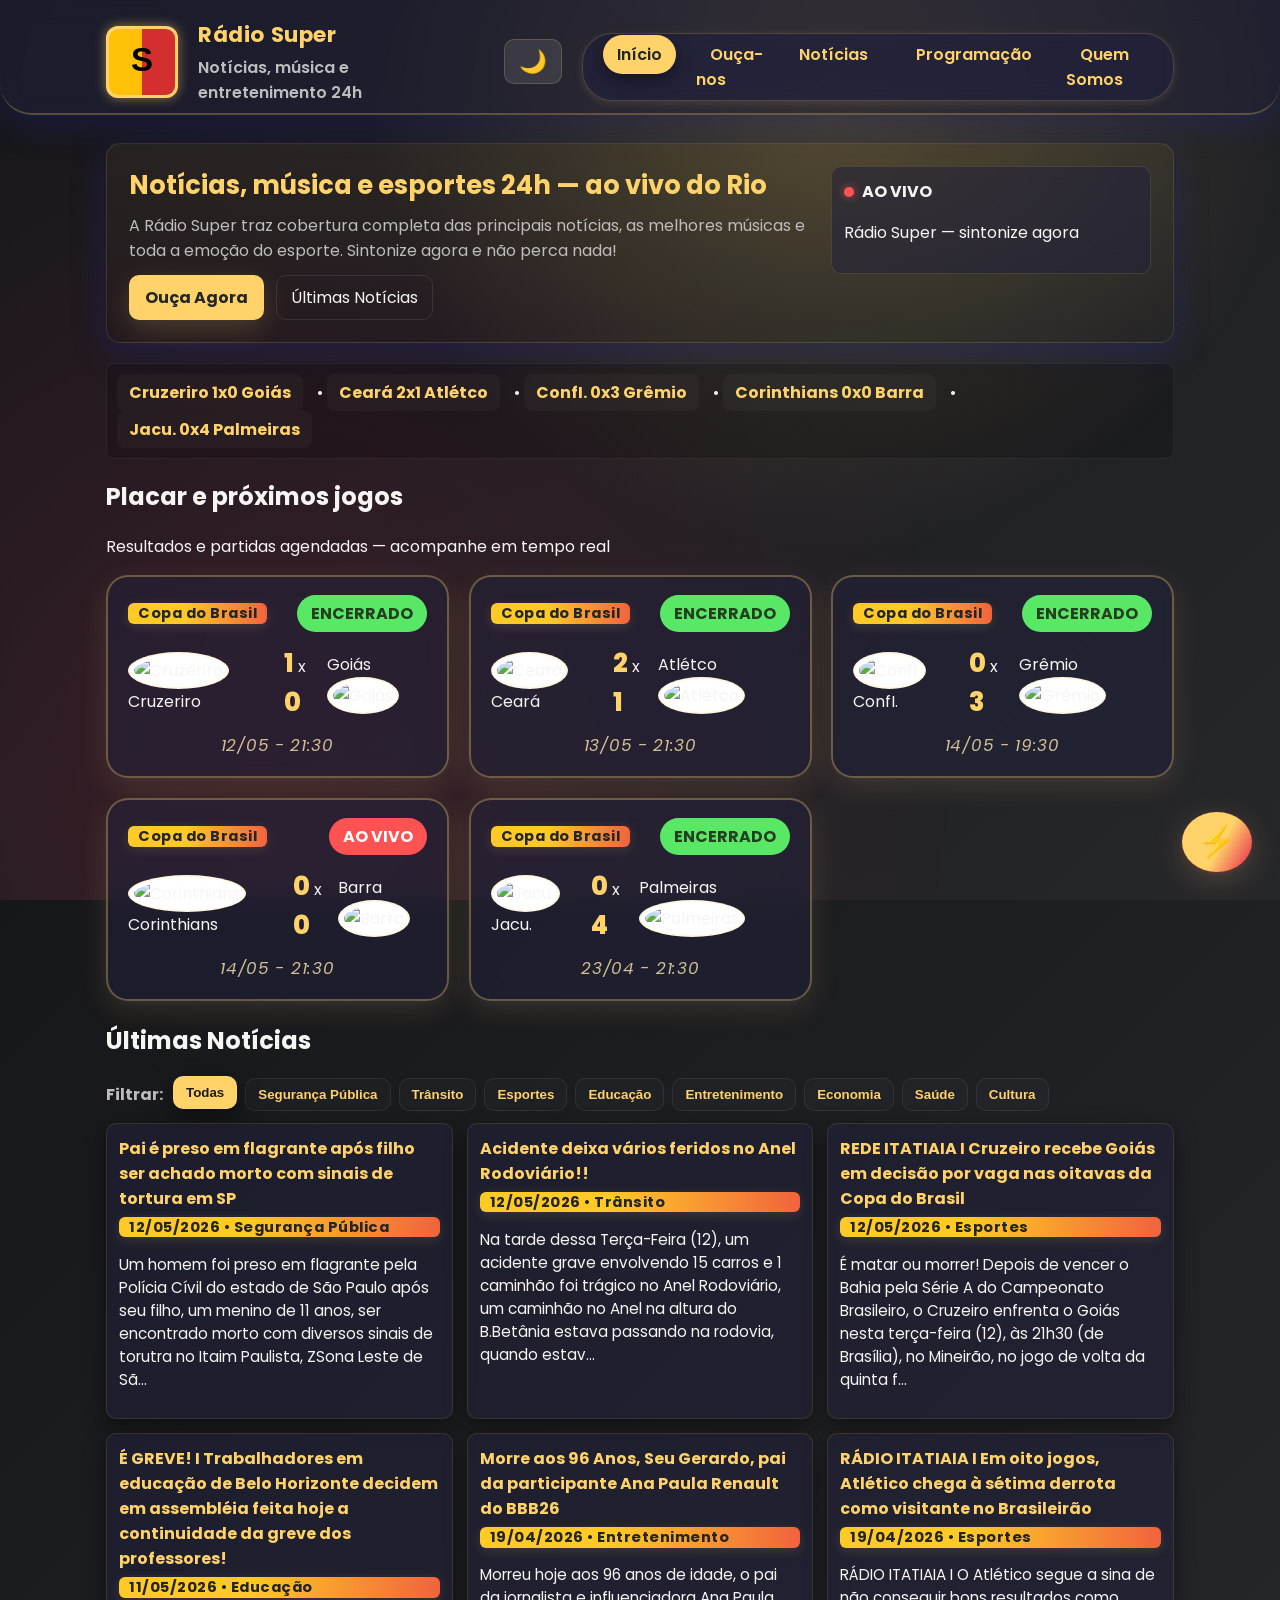
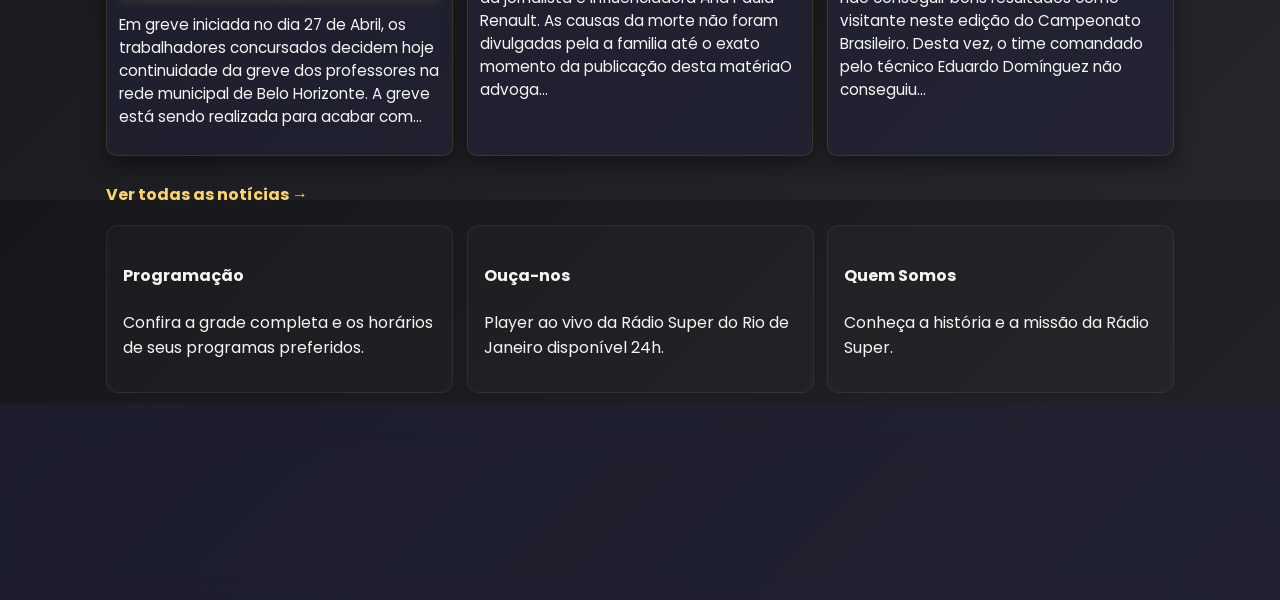
==== index.html @ 4aab9835 "ESTREIA DA RÁDIO SUPER RJ" ====
<!DOCTYPE html>
<html lang="pt-BR">
<head>
    <meta charset="UTF-8" />
    <title>Rádio Super — Início</title>
    <meta name="viewport" content="width=device-width,initial-scale=1" />
    <meta name="description" content="Rádio Super - Notícias, música e entretenimento 24h ao vivo do Rio de Janeiro." />
    <meta name="theme-color" content="#1a1a1a" />
    <meta name="color-scheme" content="dark light">
    <link rel="preconnect" href="https://fonts.gstatic.com" crossorigin>
    <link href="https://fonts.googleapis.com/css2?family=Poppins:wght@300;400;600;800&display=swap" rel="stylesheet" />
    <link rel="stylesheet" href="style.css" />
    <style>
      .news-section { margin-top: 22px; }
      .news-filters { display:flex; gap:10px; flex-wrap:wrap; margin-bottom:12px; align-items:center; }
      .filter-btn { background: rgba(255,255,255,0.02); border:1px solid #ffffff12; color:var(--cor-principal); padding:8px 12px; border-radius:10px; cursor:pointer; font-weight:700; }
      .filter-btn.active { background:var(--cor-principal); color:#1a1a1a; box-shadow:0 10px 26px rgba(0,0,0,0.45); transform:translateY(-2px); }
      .latest-news-list { display:grid; grid-template-columns:repeat(auto-fit,minmax(260px,1fr)); gap:14px; }
      .latest-item { background:var(--glass-bg); padding:12px; border-radius:10px; border:1px solid #FFC10722; box-shadow:0 8px 22px rgba(0,0,0,0.45); }
      .latest-item h5 { margin:0 0 6px 0; color:var(--cor-principal); font-size:1rem; }
      .latest-item .meta { color:var(--muted); font-size:0.92rem; margin-bottom:8px; display:block; }
      .latest-item .excerpt { color:var(--cor-sec); font-size:0.95rem; }
      .see-all { margin-top:10px; display:inline-block; color:var(--cor-principal); font-weight:700; text-decoration:none; }
      @media (max-width:700px){ .latest-news-list { grid-template-columns:1fr; } }
      .skip-link { position: absolute; left: -999px; top: auto; width: 1px; height: 1px; overflow: hidden; z-index: 1000; }
      .skip-link:focus { left: 12px; top: 12px; width: auto; height: auto; padding: 8px 12px; background: var(--cor-principal); color: #1a1a1a; border-radius: 6px; box-shadow: 0 8px 20px rgba(0,0,0,0.5); text-decoration: none; }
    </style>
</head>
<body>
    <a class="skip-link" href="#main-content">Pular para o conteúdo</a>
    <header>
        <div class="header-content">
            <img src="data:image/svg+xml,%3Csvg xmlns=%27http://www.w3.org/2000/svg%27 viewBox=%270 0 200 200%27%3E%3Crect fill=%27%23FFC107%27 width=%27100%27 height=%27200%27/%3E%3Crect fill=%27%23D32F2F%27 x=%27100%27 width=%27100%27 height=%27200%27/%3E%3Ctext x=%2750%25%27 y=%2750%25%27 dominant-baseline=%27middle%27 text-anchor=%27middle%27 font-size=%27100%27 font-weight=%27bold%27 fill=%27%23000%27 font-family=%27Arial%27%3ES%3C/text%3E%3C/svg%3E" alt="Logo Rádio Super" class="logo" loading="lazy" />
            <div class="brand">
                <h1>Rádio Super</h1>
                <p class="subtitle">Notícias, música e entretenimento 24h</p>
            </div>
            <button id="theme-toggle" class="theme-toggle-btn" aria-label="Alternar tema"><span class="theme-icon">🌙</span></button>
            <nav aria-label="Principal">
                <ul>
                    <li><a href="index.html" class="active">Início</a></li>
                    <li><a href="ouca.html">Ouça-nos</a></li>
                    <li><a href="noticias.html">Notícias</a></li>
                    <li><a href="programacao.html">Programação</a></li>
                    <li><a href="quem-somos.html">Quem Somos</a></li>
                </ul>
            </nav>
        </div>
    </header>
    <main id="main-content">
        <section class="hero">
            <div class="hero-inner">
                <div class="hero-text">
                    <h2>Notícias, música e esportes 24h — ao vivo do Rio</h2>
                    <p class="lead">A Rádio Super traz cobertura completa das principais notícias, as melhores músicas e toda a emoção do esporte. Sintonize agora e não perca nada!</p>
                    <div class="hero-cta">
                        <a class="btn-primary" href="ouca.html">Ouça Agora</a>
                        <a class="btn-outline" href="noticias.html">Últimas Notícias</a>
                    </div>
                </div>
                <div class="hero-aside">
                    <div class="live-card">
                        <div class="live-header">
                            <span class="live-dot" aria-hidden="true"></span>
                            <strong>AO VIVO</strong>
                        </div>
                        <p class="small muted">Rádio Super — sintonize agora</p>
                    </div>
                </div>
            </div>
        </section>

        <section class="placar-section">
            <div class="placar-ticker" aria-live="polite" id="placar-ticker"></div>
            <div class="placares-container">
                <h2>Placar e próximos jogos</h2>
                <p class="placar-caption">Resultados e partidas agendadas — acompanhe em tempo real</p>
                <div id="placares-list" class="placares-list">
                    <div class="loading-placar">Carregando placares...</div>
                </div>
            </div>
        </section>

        <section class="news-section">
          <h2>Últimas Notícias</h2>
          <div id="news-controls" class="news-filters" aria-label="Filtrar notícias">
            <span style="color:var(--muted);font-weight:700;">Filtrar:</span>
            <div id="news-filters" style="display:flex;gap:8px;"></div>
          </div>
          <div id="latest-news" class="latest-news-list" aria-live="polite"></div>
          <p><a href="noticias.html" class="see-all">Ver todas as notícias →</a></p>
        </section>

        <section class="quick-links">
            <a href="programacao.html" class="quick-card">
                <h4>Programação</h4>
                <p>Confira a grade completa e os horários de seus programas preferidos.</p>
            </a>
            <a href="ouca.html" class="quick-card">
                <h4>Ouça-nos</h4>
                <p>Player ao vivo da Rádio Super do Rio de Janeiro disponível 24h.</p>
            </a>
            <a href="quem-somos.html" class="quick-card">
                <h4>Quem Somos</h4>
                <p>Conheça a história e a missão da Rádio Super.</p>
            </a>
        </section>
    </main>
    <footer>
        <div class="footer-inner">
            <div class="footer-left">
                <p>&copy; 2026 Rádio Super</p>
                <p class="small muted">Todos os direitos reservados.</p>
            </div>
            <div class="footer-right">
                <a class="social-link" href="https://www.instagram.com/" target="_blank" rel="noopener noreferrer">Instagram</a>
                <a class="social-link" href="https://www.youtube.com/" target="_blank" rel="noopener noreferrer">YouTube</a>
            </div>
        </div>
    </footer>
    <script defer src="script.js"></script>
</body>
</html>
---- style.css ----
:root {
    --cor-principal: #ffd369;
    --cor-bg: linear-gradient(135deg, #232526 0%, #414345 100%);
    --cor-secundaria: #fff;
    --cor-acento: #22223b;
    --cor-hover: #ffd369;
    --cor-btn: #393e46;
    --glass-bg: rgba(34, 34, 59, 0.55);
    --glass-blur: blur(10px);
    --placar-ao-vivo: #ff5252;
    --placar-encerrado: #59e866;
    --placar-a-seguir: #fff1b8;
    --shadow-strong: 0 8px 32px 0 rgba(31,38,135,0.37);
    --bg-dark-1: #16171a;
    --bg-dark-2: #26272b;
    --cor-sec: #f7f5f2;
    --accent: #e81e4d;
    --muted: #bdbdbd;
}

/* ----------- BASE ----------- */
* { box-sizing: border-box; }
html, body { height: 100%; }
body {
    margin: 0;
    font-family: 'Poppins', Arial, sans-serif;
    background: linear-gradient(135deg, var(--bg-dark-1) 0%, var(--bg-dark-2) 100%);
    color: var(--cor-sec);
    min-height: 100vh;
    -webkit-font-smoothing: antialiased;
    -moz-osx-font-smoothing: grayscale;
    transition: background 0.7s;
}

/* Header */
header {
    background: var(--glass-bg);
    backdrop-filter: var(--glass-blur);
    box-shadow: var(--shadow-strong);
    border-radius: 0 0 32px 32px;
    padding: 18px 0 8px 0;
    margin-bottom: 18px;
    border-bottom: 2px solid #ffd36944;
}
.header-content {
    max-width: 1100px;
    margin: 0 auto;
    display: flex;
    align-items: center;
    gap: 20px;
    padding: 0 16px;
}
.logo {
    width: 72px;
    height: 72px;
    border-radius: 12px;
    background: #fff;
    object-fit: cover;
    box-shadow: 0 0 12px #ffd36980;
    border: 3px solid #ffd369;
    transition: box-shadow 0.3s;
}
.brand h1 {
    margin: 0;
    font-size: 1.35rem;
    color: var(--cor-principal);
    letter-spacing: 0.6px;
}
.subtitle { margin: 4px 0 0; color: var(--muted); font-weight: 600; }

/* Nav */
nav ul {
    background: var(--glass-bg);
    backdrop-filter: var(--glass-blur);
    border-radius: 30px;
    border: 1px solid #ffd36933;
    box-shadow: 0 2px 8px #ffd36922;
    list-style: none;
    display: flex;
    justify-content: center;
    gap: 20px;
    margin: 10px auto 0 auto;
    padding: 8px 20px;
    max-width: 900px;
}
nav a {
    color: var(--cor-principal);
    text-decoration: none;
    padding: 8px 14px;
    border-radius: 999px;
    font-weight: 600;
    transition: all .18s;
}
nav a.active, nav a:hover {
    background: var(--cor-principal);
    color: #232526;
    box-shadow: 0 6px 18px #0006;
}

/* Main container */
main { max-width: 1100px; margin: 28px auto; padding: 0 16px; }

/* HERO */
.hero {
    background: linear-gradient(180deg, rgba(255,210,105,0.06), transparent);
    border-radius: 14px;
    padding: 22px;
    margin-bottom: 20px;
    box-shadow: var(--shadow-strong);
    border: 1px solid #ffd36920;
}
.hero-inner { display: flex; gap: 20px; align-items: stretch; flex-wrap: wrap; }
.hero-text { flex: 1; min-width: 280px; }
.hero-text h2 { color: var(--cor-principal); margin: 0 0 8px; font-size: 1.6rem; }
.lead { color: var(--muted); margin: 0 0 12px; }
.hero-cta { display:flex; gap:12px; }
.btn-primary {
    background: var(--cor-principal);
    color: #232526;
    padding: 10px 16px;
    border-radius: 10px;
    text-decoration: none;
    font-weight: 700;
    box-shadow: 0 8px 28px #ffd36933;
}
.btn-outline {
    border: 1px solid #ffffff18;
    padding: 9px 14px;
    border-radius: 10px;
    color: var(--cor-sec);
    text-decoration: none;
}

/* hero aside */
.hero-aside { width: 320px; min-width: 260px; display:flex; flex-direction:column; gap:12px; }
.live-card, .newsletter-card { background: var(--glass-bg); backdrop-filter: var(--glass-blur); padding: 12px; border-radius: 10px; border:1px solid #ffd36922; }
.live-header { display:flex; align-items:center; gap:8px; margin-bottom:8px; }
.live-dot { width:10px; height:10px; border-radius:50%; background: var(--placar-ao-vivo); box-shadow:0 0 8px #ff5252aa; }

/* Newsletter */
.newsletter-form { display:flex; gap:8px; margin-top:8px; }
.newsletter-form input[type="email"] { flex:1; padding:8px 10px; border-radius:8px; border:none; background:#fff2; color:#222; }
.newsletter-form button { background: var(--accent); color:#fff; padding:8px 12px; border-radius:8px; border:none; font-weight:700; cursor:pointer; }

/* PLACARES */
.placar-section { margin-top: 18px; }
.placar-ticker { background: #00000030; border-radius:8px; padding:10px; margin-bottom:14px; border:1px solid #ffffff10; overflow:hidden; }
.placar-ticker .ticker-item { display:inline-block; padding:6px 12px; margin-right:10px; background:rgba(255,255,255,0.03); border-radius:8px; color:var(--cor-principal); font-weight:700; }

/* PLACARES LIST */
.placares-list { display: grid; gap: 20px; grid-template-columns: repeat(auto-fit, minmax(300px, 1fr)); }
.placar-card2 {
    background: var(--glass-bg);
    backdrop-filter: var(--glass-blur);
    border: 2px solid #ffd36955;
    border-radius: 22px;
    box-shadow: 0 8px 28px #ffd36922, 0 2px 8px #23223b66;
    padding: 18px 20px;
    transition: transform .25s ease, box-shadow .25s ease;
}
.placar-card2:hover { transform: translateY(-6px); box-shadow: 0 20px 50px rgba(0,0,0,0.6); }
.placar-header { display:flex; justify-content:space-between; align-items:center; margin-bottom:12px; }
.placar-campeonato { color:#ffe9ae; font-weight:700; }
.placar-status2 { padding:6px 14px; border-radius:20px; font-weight:700; }
.status-ao-vivo { background: var(--placar-ao-vivo); color: #fff; }
.status-encerrado { background: var(--placar-encerrado); color: #233f1f; }
.status-a-seguir { background: var(--placar-a-seguir); color: #4d3b07; }
.placar-times { display:flex; align-items:center; justify-content:space-between; gap:8px; margin-bottom:7px; }
.placar-escudo2 { width:44px; height:44px; border-radius:50%; object-fit:contain; background:#fff; padding:4px; border:2px solid #ffd36933; }
.placar-gols2 { color: var(--cor-principal); font-size:1.6rem; font-weight:800; }
.placar-hora2 { margin-top:10px; font-size:1.05em; color:#ffe9aecc; font-style:italic; letter-spacing:0.7px; text-align:center; }

/* NOTICIAS */
.noticia {
    background: var(--glass-bg);
    backdrop-filter: var(--glass-blur);
    border-radius: 16px;
    margin-bottom: 24px;
    padding: 24px;
    box-shadow: 0 8px 32px 0 #ffd36911, 0 2px 8px #23223b80;
    border: 1.5px solid #ffd36944;
    transition: transform 0.18s, box-shadow 0.18s;
}
.noticia:hover { transform: translateY(-4px) scale(1.012); box-shadow: 0 12px 48px #ffd36944; }
.noticia h4 { margin: 0 0 7px 0; color: var(--cor-principal); font-size: 1.19em; font-weight:700; }
.noticia .data { font-size: 0.98em; color: #ffd369; margin-bottom:6px; display:block; font-weight:600; }
.noticia .content p { color:#e8e8e8; line-height:1.5; }

/* DESTAQUE */
.destaque-card { background: var(--glass-bg); padding: 16px; border-radius: 12px; border:1px solid #ffd36922; box-shadow:0 12px 30px #0006; }
.destaque-card h3 { margin: 0; color: var(--cor-principal); }
.destaque-card p { color: var(--muted); }

/* QUICK LINKS */
.quick-links { display:flex; gap:14px; margin-top:18px; flex-wrap:wrap; }
.quick-card { flex:1; min-width:220px; background: rgba(255,255,255,0.02); padding:16px; border-radius:12px; text-decoration:none; color:var(--cor-sec); border:1px solid #ffffff12; }

/* REDE SOCIAIS */
.redes-sociais { margin-top: 18px; }
.social-link { display:inline-block; margin-right: 18px; color: var(--cor-principal); text-decoration:none; font-weight:700; font-size:1.05em; transition: color .18s; }
.social-link:hover { color: #fffbe9; }

/* PLAYERS */
.players-select { display:flex; gap:12px; flex-wrap:wrap; margin-bottom:14px; }
.player-btn {
    display:inline-flex; align-items:center; gap:10px; padding:10px 14px; border-radius:12px; border:1px solid #ffffff12;
    background: rgba(255,255,255,0.02); color: var(--cor-principal); cursor:pointer; font-weight:700; transition: all .26s cubic-bezier(.2,.9,.2,1);
    box-shadow: 0 6px 18px rgba(0,0,0,0.35);
}
.player-btn .btn-icon { opacity:0.95; fill: currentColor; stroke: currentColor; }
.player-btn:hover { transform: translateY(-4px); background: linear-gradient(90deg,#ffffff06,#00000005); }
.player-btn.active, .player-btn[aria-pressed="true"] {
    background: var(--cor-principal); color: #232526; box-shadow: 0 18px 40px rgba(0,0,0,0.6); transform: translateY(-2px) scale(1.02);
}
.player-container {
    display:block;
    opacity:0; transform: translateY(8px); pointer-events:none;
    transition: opacity .35s ease, transform .35s cubic-bezier(.2,.9,.2,1);
}
.player-container.active {
    opacity:1; transform: none; pointer-events:auto;
}
audio { width: 100%; margin-top: 8px; border-radius: 12px; box-shadow: 0 2px 12px #ffd36922; background: #232526; }

/* Caster placeholder */
.cstrEmbed-placeholder { min-height: 140px; display:flex; align-items:center; justify-content:center; border-radius:12px; border:1px solid #ffd36915; background:transparent; padding:6px; }

/* PROGRAMACAO (regras gerais + específicas) */
.programacao-root { margin-top: 18px; }
.prog-nav { display:flex; flex-direction:column; gap:12px; margin-bottom:14px; }
.prog-stations, .prog-days { display:flex; gap:10px; flex-wrap:wrap; }
.prog-station-btn, .prog-day-btn {
    padding:8px 12px; border-radius:10px; border:1px solid #ffffff10; background:rgba(255,255,255,0.02);
    color:var(--cor-principal); cursor:pointer; font-weight:700; transition:all .22s;
}
.prog-station-btn.active, .prog-day-btn.active {
    background:var(--cor-principal); color:#232526; box-shadow:0 12px 32px rgba(0,0,0,0.6); transform:translateY(-2px);
}
.prog-list-wrap { background:var(--glass-bg); padding:14px; border-radius:12px; border:1px solid #ffd36922; }
.prog-list { list-style:none; margin:0; padding:0; display:flex; flex-direction:column; gap:10px; }
.prog-item { display:flex; gap:12px; align-items:flex-start; padding:8px; border-radius:8px; background:rgba(255,255,255,0.01); transition:all .18s; }
.prog-item:hover { background:rgba(255,255,255,0.02); transform:translateY(-4px); }
.prog-time { min-width:110px; color:#ffe9ae; font-weight:800; }
.prog-desc { color:var(--cor-sec); }
.prog-empty { color:var(--muted); padding:12px; }

/* Footer */
footer { background: var(--glass-bg); backdrop-filter: var(--glass-blur); text-align:center; color:#ffd369; font-size:1.05em; padding: 18px 0; margin-top:40px; border-top:2px solid #ffd36944; box-shadow: 0 -2px 18px #ffd36922; }

/* Utilities / Animations */
@keyframes fadeIn { from { opacity:0; transform: translateY(24px);} to { opacity:1; transform:none; } }
.noticia, .placar-card2, .destaque-card { animation: fadeIn .6s ease both; }

/* Responsivo */
@media (max-width: 1100px) {
    .header-content { flex-direction: column; gap: 10px; align-items: flex-start; }
    .logo { width:70px; height:70px; }
    nav ul { gap: 12px; overflow:auto; }
    main { margin-top: 18px; }
    .placares-list { grid-template-columns: 1fr; }
    .placar-card2 { padding: 14px 10px; }
    .prog-stations, .prog-days { gap:8px; }
}
@media (max-width: 700px) {
    .placar-card2 { padding: 8px 6px; }
    .placar-nome2 { font-size: 1em; }
    .prog-time { min-width: 90px; font-size: 0.95rem; }
    .hero-aside { width: 100%; }
}

/* Scrollbar styling */
::-webkit-scrollbar { width: 10px; background: #22223b88; }
::-webkit-scrollbar-thumb { background: #ffd36944; border-radius: 6px; }

/* ---- ULTRA MELHORIAS EFEITOS PREMIUM ---- */

/* Fundo sutil animado */
body:before {
  content: "";
  position: fixed;
  top:0; left:0; right:0; bottom:0;
  z-index: 0;
  pointer-events: none;
  background: radial-gradient(circle at 65% 10%, #ffd36933 0, transparent 40%),
              radial-gradient(circle at 20% 85%, #e81e4d22 0, transparent 55%);
  animation: bgMove 15s linear infinite alternate;
}
@keyframes bgMove {
  0% { background-position: 60% 15%, 20% 85%;}
  100% { background-position: 70% 5%, 10% 90%;}
}
body, .main, .container, main { position:relative; z-index:1; }

/* Microinterações, hover up */
.card, .noticia, .quick-card, .destaque-card, .placar-card2, .newsletter-card {
  transition: transform .18s, box-shadow .18s, border-color .2s;
  will-change: transform, box-shadow;
}
.card:hover, .noticia:hover, .quick-card:hover, .destaque-card:hover, .placar-card2:hover, .newsletter-card:hover {
  transform: translateY(-6px) scale(1.015);
  box-shadow: 0 16px 46px #ffd36955, 0 2px 2px #23223b22;
  border-color: #ffd36988;
}
.quick-card:active { transform: scale(.97); }

/* Tag de categoria custom e gradiente */
.noticia .data small, .latest-item .meta, .placar-campeonato {
  background: linear-gradient(90deg, #ffca26 40%, #e81e4d 140%);
  border-radius: 6px;
  padding: 3px 10px;
  color: #232526 !important;
  letter-spacing: 0.5px;
  font-weight: bold;
  line-height: 1;
  font-size: .91em;
  box-shadow: 0 3px 12px #ffd36923;
}

/* Modal overlay (sobre/rede social) */
#app-modal-overlay {
  display:none; 
  position:fixed; 
  z-index:2000; 
  top:0; left:0; right:0; bottom:0; 
  background:rgba(34,34,59,0.75); 
  backdrop-filter: blur(5px);
  justify-content:center;
  align-items:center;
}
#app-modal-overlay.active { display:flex; }
#app-modal-content {
  background: var(--glass-bg,#22223bcc);
  border-radius: 18px;
  max-width: 95vw; min-width: 300px; width:380px;
  box-shadow:0 16px 60px #ffd36977;
  padding:36px 28px;
  position:relative;
  color:#fff;
  animation: fadeIn .35s;
}
#app-modal-content .modal-close {
  position:absolute;top:12px; right:18px; background:none;border:none;
  font-size:2rem; color:#ffd369; cursor:pointer; line-height:1;
}
#app-modal-content h2 { color: var(--cor-principal); margin-top:0; }
#app-modal-content .social-list a { display:inline-block; margin: 0 10px 10px; color:var(--cor-principal); font-size:2rem; transition:color .18s;}
#app-modal-content .social-list a:hover { color:#fff1b8; }
@media (max-width:500px){ #app-modal-content{min-width:0;width:97vw;padding:14vw 2vw;} }

/* Botão flutuante redes/sobre */
#quick-fab {
  position:fixed;
  bottom:28px;
  right:28px;
  z-index:1100;
  background:linear-gradient(120deg,#ffd369 55%, #e81e4d);
  color:#22223b;
  padding:12px 16px;
  border-radius:50%;
  border:none;
  box-shadow:0 8px 32px #ffd36933, 0 1px 5px #e81e4d44;
  font-size:1.92rem;
  cursor:pointer;
  transition: background .18s, color .18s, transform .22s cubic-bezier(.5,1.7,.5,.7);
}
#quick-fab:active{transform: scale(.89);}
#quick-fab span{pointer-events:none;}

/* Newsletter sucesso/falha visual */
#newsletter-msg.success {color:#59e866;}
#newsletter-msg.error {color:#ff5252;}
@media (max-width: 700px) {
  .newsletter-card {padding:6vw 4vw;}
}

/* Contraste maior em ícones sociais no footer */
footer .footer-right a.social-link {color: #ffd369; transition: color .18s;}
footer .footer-right a.social-link:hover{color:#fffbe9;} 

.latest-item, .noticia { opacity:0; animation: fadeIn .9s cubic-bezier(.2,.75,.8,1) both;}
.latest-item:nth-child(2){animation-delay:.07s;}
.latest-item:nth-child(3){animation-delay:.12s;}
.latest-item:nth-child(4){animation-delay:.15s;}
.latest-item:nth-child(5){animation-delay:.19s;}
.latest-item:nth-child(6){animation-delay:.23s;}

/* Botão voltar ao topo */
#scrollTopBtn {
  position:fixed; bottom:80px; right:34px; z-index:900;
  display:none;
  background: #e81e4d;
  color: #fff; 
  border:none; border-radius:50%;
  width:42px; height:42px; font-size:2rem;
  box-shadow:0 3px 16px #ffd36933;
}
#scrollTopBtn.show {display:block;}
/* TEMA */
.theme-toggle-btn{background:rgba(255,255,255,0.1);border:1px solid #ffd36933;padding:8px 14px;border-radius:10px;cursor:pointer;font-size:1.4rem;transition:all 0.3s;display:flex;align-items:center;margin-left:10px}.theme-toggle-btn:hover{background:rgba(255,255,255,0.2);transform:scale(1.1)}.theme-icon{transition:transform 0.3s}body.light-theme{background:linear-gradient(135deg,#f5f5f5,#efefef)!important;color:#2c2c2c!important}body.light-theme header{background:rgba(255,255,255,0.95)!important}body.light-theme nav a{color:#e81e4d!important}body.light-theme .noticia,body.light-theme .placar-card2{background:rgba(255,255,255,0.9)!important;color:#2c2c2c!important}body.light-theme h1,body.light-theme h2,body.light-theme h3,body.light-theme h4,body.light-theme h5{color:#e81e4d!important}
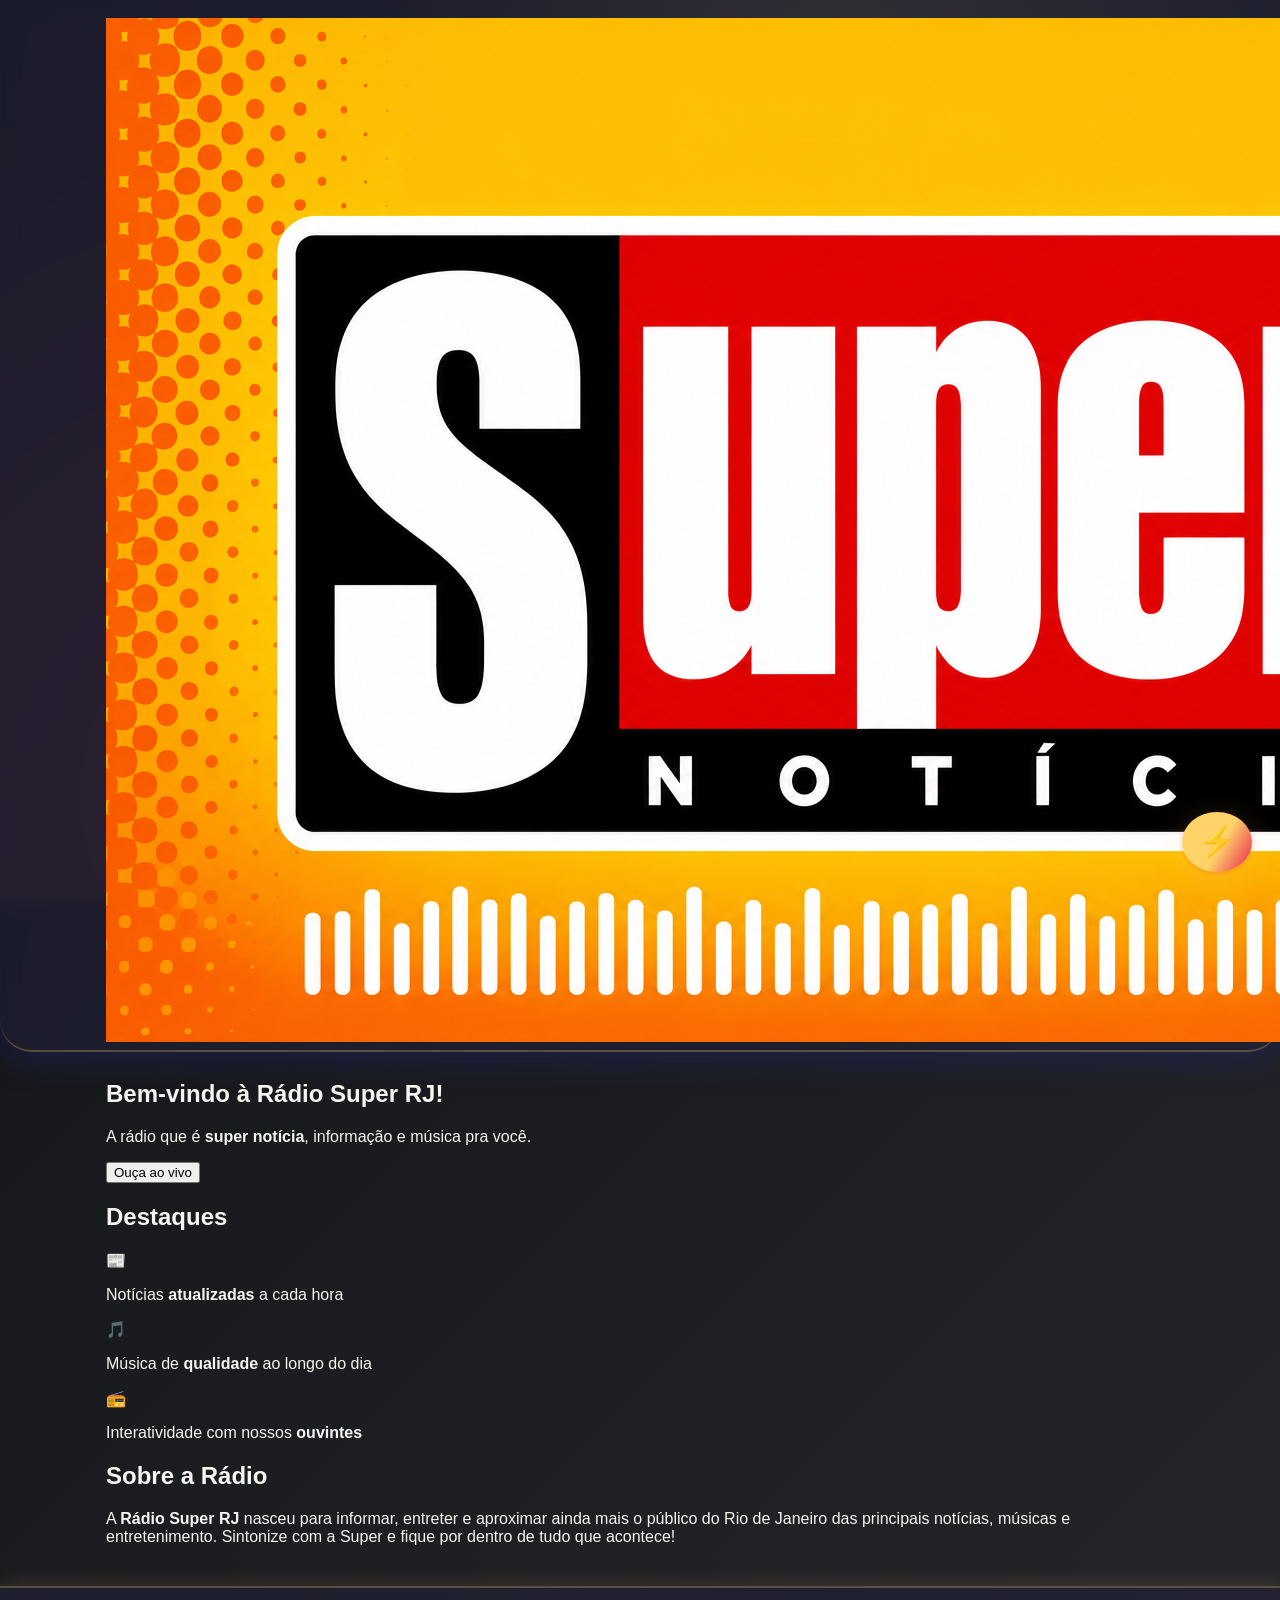
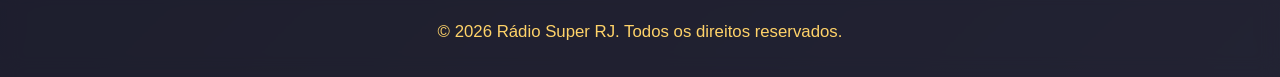
==== commit bcce3778: "Refactor index.html structure and update content" ====
--- a/index.html
+++ b/index.html
@@ -1,123 +1,62 @@
 <!DOCTYPE html>
-<html lang="pt-BR">
+<html lang="pt-br">
 <head>
-    <meta charset="UTF-8" />
-    <title>Rádio Super — Início</title>
-    <meta name="viewport" content="width=device-width,initial-scale=1" />
-    <meta name="description" content="Rádio Super - Notícias, música e entretenimento 24h ao vivo do Rio de Janeiro." />
-    <meta name="theme-color" content="#1a1a1a" />
-    <meta name="color-scheme" content="dark light">
-    <link rel="preconnect" href="https://fonts.gstatic.com" crossorigin>
-    <link href="https://fonts.googleapis.com/css2?family=Poppins:wght@300;400;600;800&display=swap" rel="stylesheet" />
-    <link rel="stylesheet" href="style.css" />
-    <style>
-      .news-section { margin-top: 22px; }
-      .news-filters { display:flex; gap:10px; flex-wrap:wrap; margin-bottom:12px; align-items:center; }
-      .filter-btn { background: rgba(255,255,255,0.02); border:1px solid #ffffff12; color:var(--cor-principal); padding:8px 12px; border-radius:10px; cursor:pointer; font-weight:700; }
-      .filter-btn.active { background:var(--cor-principal); color:#1a1a1a; box-shadow:0 10px 26px rgba(0,0,0,0.45); transform:translateY(-2px); }
-      .latest-news-list { display:grid; grid-template-columns:repeat(auto-fit,minmax(260px,1fr)); gap:14px; }
-      .latest-item { background:var(--glass-bg); padding:12px; border-radius:10px; border:1px solid #FFC10722; box-shadow:0 8px 22px rgba(0,0,0,0.45); }
-      .latest-item h5 { margin:0 0 6px 0; color:var(--cor-principal); font-size:1rem; }
-      .latest-item .meta { color:var(--muted); font-size:0.92rem; margin-bottom:8px; display:block; }
-      .latest-item .excerpt { color:var(--cor-sec); font-size:0.95rem; }
-      .see-all { margin-top:10px; display:inline-block; color:var(--cor-principal); font-weight:700; text-decoration:none; }
-      @media (max-width:700px){ .latest-news-list { grid-template-columns:1fr; } }
-      .skip-link { position: absolute; left: -999px; top: auto; width: 1px; height: 1px; overflow: hidden; z-index: 1000; }
-      .skip-link:focus { left: 12px; top: 12px; width: auto; height: auto; padding: 8px 12px; background: var(--cor-principal); color: #1a1a1a; border-radius: 6px; box-shadow: 0 8px 20px rgba(0,0,0,0.5); text-decoration: none; }
-    </style>
+  <meta charset="UTF-8" />
+  <meta http-equiv="X-UA-Compatible" content="IE=edge" />
+  <meta name="viewport" content="width=device-width, initial-scale=1.0"/>
+  <title>Rádio Super RJ</title>
+  <link rel="stylesheet" href="style.css"/>
+  <link href="https://fonts.googleapis.com/css2?family=Montserrat:wght@700;400&family=Roboto:wght@400;700&display=swap" rel="stylesheet">
 </head>
 <body>
-    <a class="skip-link" href="#main-content">Pular para o conteúdo</a>
-    <header>
-        <div class="header-content">
-            <img src="data:image/svg+xml,%3Csvg xmlns=%27http://www.w3.org/2000/svg%27 viewBox=%270 0 200 200%27%3E%3Crect fill=%27%23FFC107%27 width=%27100%27 height=%27200%27/%3E%3Crect fill=%27%23D32F2F%27 x=%27100%27 width=%27100%27 height=%27200%27/%3E%3Ctext x=%2750%25%27 y=%2750%25%27 dominant-baseline=%27middle%27 text-anchor=%27middle%27 font-size=%27100%27 font-weight=%27bold%27 fill=%27%23000%27 font-family=%27Arial%27%3ES%3C/text%3E%3C/svg%3E" alt="Logo Rádio Super" class="logo" loading="lazy" />
-            <div class="brand">
-                <h1>Rádio Super</h1>
-                <p class="subtitle">Notícias, música e entretenimento 24h</p>
-            </div>
-            <button id="theme-toggle" class="theme-toggle-btn" aria-label="Alternar tema"><span class="theme-icon">🌙</span></button>
-            <nav aria-label="Principal">
-                <ul>
-                    <li><a href="index.html" class="active">Início</a></li>
-                    <li><a href="ouca.html">Ouça-nos</a></li>
-                    <li><a href="noticias.html">Notícias</a></li>
-                    <li><a href="programacao.html">Programação</a></li>
-                    <li><a href="quem-somos.html">Quem Somos</a></li>
-                </ul>
-            </nav>
+  <header>
+    <div class="header-content">
+      <img src="logo-super.png" alt="Logo Rádio Super" class="logo-super" />
+      <nav>
+        <ul>
+          <li><a href="#">Início</a></li>
+          <li><a href="#">Programação</a></li>
+          <li><a href="#">Equipe</a></li>
+          <li><a href="#">Contato</a></li>
+        </ul>
+      </nav>
+    </div>
+  </header>
+  <div class="header-bar"></div>
+  <main>
+    <section class="intro">
+      <h1>Bem-vindo à <span class="highlight-word">Rádio Super RJ!</span></h1>
+      <p class="intro-text">A rádio que é <b>super notícia</b>, informação e música pra você.</p>
+      <button class="button-primary" onclick="alert('Em breve: Ouça ao vivo!')">Ouça ao vivo</button>
+    </section>
+    <section class="highlights">
+      <h2><span class="highlight-title">Destaques</span></h2>
+      <div class="cards">
+        <div class="card">
+          <span class="card-icon">📰</span>
+          <p>Notícias <b>atualizadas</b> a cada hora</p>
         </div>
-    </header>
-    <main id="main-content">
-        <section class="hero">
-            <div class="hero-inner">
-                <div class="hero-text">
-                    <h2>Notícias, música e esportes 24h — ao vivo do Rio</h2>
-                    <p class="lead">A Rádio Super traz cobertura completa das principais notícias, as melhores músicas e toda a emoção do esporte. Sintonize agora e não perca nada!</p>
-                    <div class="hero-cta">
-                        <a class="btn-primary" href="ouca.html">Ouça Agora</a>
-                        <a class="btn-outline" href="noticias.html">Últimas Notícias</a>
-                    </div>
-                </div>
-                <div class="hero-aside">
-                    <div class="live-card">
-                        <div class="live-header">
-                            <span class="live-dot" aria-hidden="true"></span>
-                            <strong>AO VIVO</strong>
-                        </div>
-                        <p class="small muted">Rádio Super — sintonize agora</p>
-                    </div>
-                </div>
-            </div>
-        </section>
-
-        <section class="placar-section">
-            <div class="placar-ticker" aria-live="polite" id="placar-ticker"></div>
-            <div class="placares-container">
-                <h2>Placar e próximos jogos</h2>
-                <p class="placar-caption">Resultados e partidas agendadas — acompanhe em tempo real</p>
-                <div id="placares-list" class="placares-list">
-                    <div class="loading-placar">Carregando placares...</div>
-                </div>
-            </div>
-        </section>
-
-        <section class="news-section">
-          <h2>Últimas Notícias</h2>
-          <div id="news-controls" class="news-filters" aria-label="Filtrar notícias">
-            <span style="color:var(--muted);font-weight:700;">Filtrar:</span>
-            <div id="news-filters" style="display:flex;gap:8px;"></div>
-          </div>
-          <div id="latest-news" class="latest-news-list" aria-live="polite"></div>
-          <p><a href="noticias.html" class="see-all">Ver todas as notícias →</a></p>
-        </section>
-
-        <section class="quick-links">
-            <a href="programacao.html" class="quick-card">
-                <h4>Programação</h4>
-                <p>Confira a grade completa e os horários de seus programas preferidos.</p>
-            </a>
-            <a href="ouca.html" class="quick-card">
-                <h4>Ouça-nos</h4>
-                <p>Player ao vivo da Rádio Super do Rio de Janeiro disponível 24h.</p>
-            </a>
-            <a href="quem-somos.html" class="quick-card">
-                <h4>Quem Somos</h4>
-                <p>Conheça a história e a missão da Rádio Super.</p>
-            </a>
-        </section>
-    </main>
-    <footer>
-        <div class="footer-inner">
-            <div class="footer-left">
-                <p>&copy; 2026 Rádio Super</p>
-                <p class="small muted">Todos os direitos reservados.</p>
-            </div>
-            <div class="footer-right">
-                <a class="social-link" href="https://www.instagram.com/" target="_blank" rel="noopener noreferrer">Instagram</a>
-                <a class="social-link" href="https://www.youtube.com/" target="_blank" rel="noopener noreferrer">YouTube</a>
-            </div>
+        <div class="card">
+          <span class="card-icon">🎵</span>
+          <p>Música de <b>qualidade</b> ao longo do dia</p>
         </div>
-    </footer>
-    <script defer src="script.js"></script>
+        <div class="card">
+          <span class="card-icon">📻</span>
+          <p>Interatividade com nossos <b>ouvintes</b></p>
+        </div>
+      </div>
+    </section>
+    <section class="about">
+      <h2>Sobre a Rádio</h2>
+      <p>
+        A <b>Rádio Super RJ</b> nasceu para informar, entreter e aproximar ainda mais o público do Rio de Janeiro das principais notícias, músicas e entretenimento. Sintonize com a Super e fique por dentro de tudo que acontece!
+      </p>
+    </section>
+  </main>
+  <footer>
+    <div class="footer-bar"></div>
+    <p>&copy; 2026 Rádio Super RJ. Todos os direitos reservados.</p>
+  </footer>
+  <script src="script.js"></script>
 </body>
-</html>+</html>
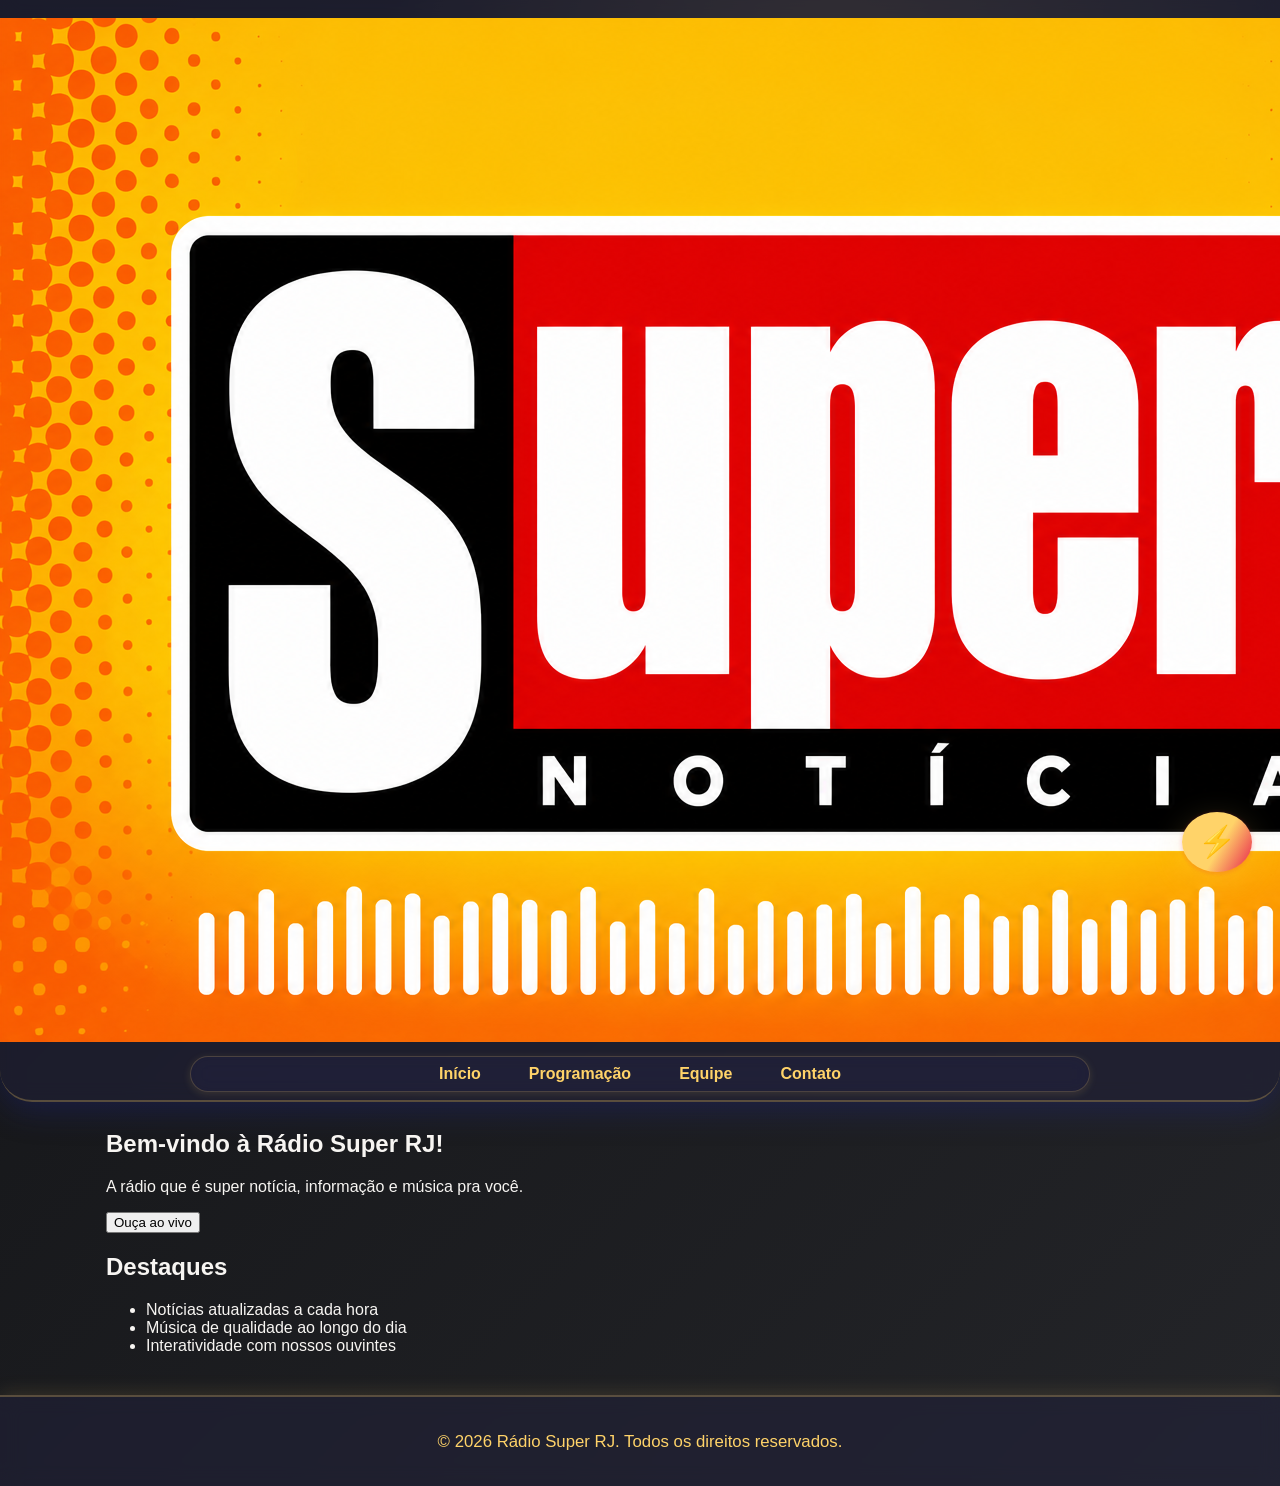
==== commit 8c1c6c82: "Refactor index.html structure and content" ====
--- a/index.html
+++ b/index.html
@@ -6,55 +6,35 @@
   <meta name="viewport" content="width=device-width, initial-scale=1.0"/>
   <title>Rádio Super RJ</title>
   <link rel="stylesheet" href="style.css"/>
-  <link href="https://fonts.googleapis.com/css2?family=Montserrat:wght@700;400&family=Roboto:wght@400;700&display=swap" rel="stylesheet">
 </head>
 <body>
   <header>
-    <div class="header-content">
-      <img src="logo-super.png" alt="Logo Rádio Super" class="logo-super" />
-      <nav>
-        <ul>
-          <li><a href="#">Início</a></li>
-          <li><a href="#">Programação</a></li>
-          <li><a href="#">Equipe</a></li>
-          <li><a href="#">Contato</a></li>
-        </ul>
-      </nav>
-    </div>
+    <img src="logo-super.png" alt="Logo Rádio Super" class="logo-super">
+    <nav>
+      <ul>
+        <li><a href="#">Início</a></li>
+        <li><a href="#">Programação</a></li>
+        <li><a href="#">Equipe</a></li>
+        <li><a href="#">Contato</a></li>
+      </ul>
+    </nav>
   </header>
-  <div class="header-bar"></div>
   <main>
     <section class="intro">
-      <h1>Bem-vindo à <span class="highlight-word">Rádio Super RJ!</span></h1>
-      <p class="intro-text">A rádio que é <b>super notícia</b>, informação e música pra você.</p>
+      <h1>Bem-vindo à Rádio Super RJ!</h1>
+      <p>A rádio que é super notícia, informação e música pra você.</p>
       <button class="button-primary" onclick="alert('Em breve: Ouça ao vivo!')">Ouça ao vivo</button>
     </section>
-    <section class="highlights">
-      <h2><span class="highlight-title">Destaques</span></h2>
-      <div class="cards">
-        <div class="card">
-          <span class="card-icon">📰</span>
-          <p>Notícias <b>atualizadas</b> a cada hora</p>
-        </div>
-        <div class="card">
-          <span class="card-icon">🎵</span>
-          <p>Música de <b>qualidade</b> ao longo do dia</p>
-        </div>
-        <div class="card">
-          <span class="card-icon">📻</span>
-          <p>Interatividade com nossos <b>ouvintes</b></p>
-        </div>
-      </div>
-    </section>
-    <section class="about">
-      <h2>Sobre a Rádio</h2>
-      <p>
-        A <b>Rádio Super RJ</b> nasceu para informar, entreter e aproximar ainda mais o público do Rio de Janeiro das principais notícias, músicas e entretenimento. Sintonize com a Super e fique por dentro de tudo que acontece!
-      </p>
+    <section class="highlight">
+      <h2>Destaques</h2>
+      <ul>
+        <li>Notícias atualizadas a cada hora</li>
+        <li>Música de qualidade ao longo do dia</li>
+        <li>Interatividade com nossos ouvintes</li>
+      </ul>
     </section>
   </main>
   <footer>
-    <div class="footer-bar"></div>
     <p>&copy; 2026 Rádio Super RJ. Todos os direitos reservados.</p>
   </footer>
   <script src="script.js"></script>
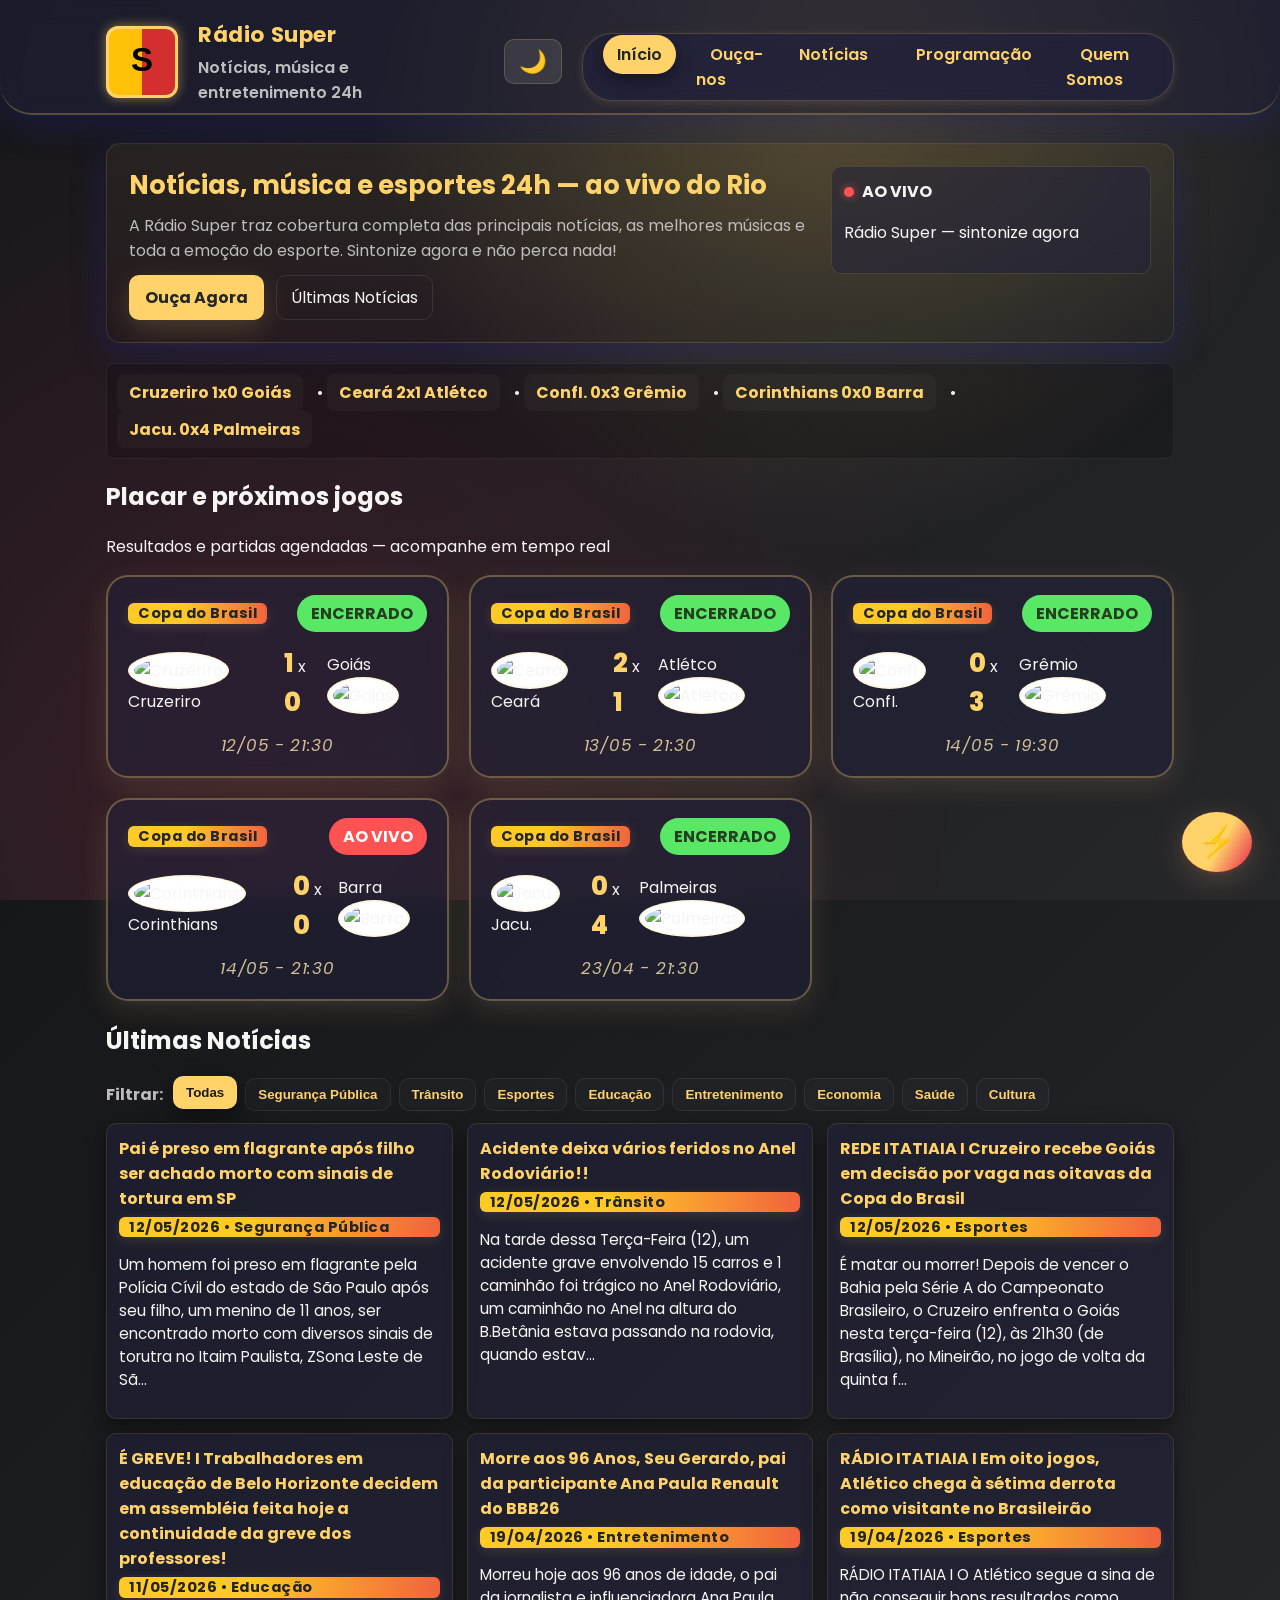
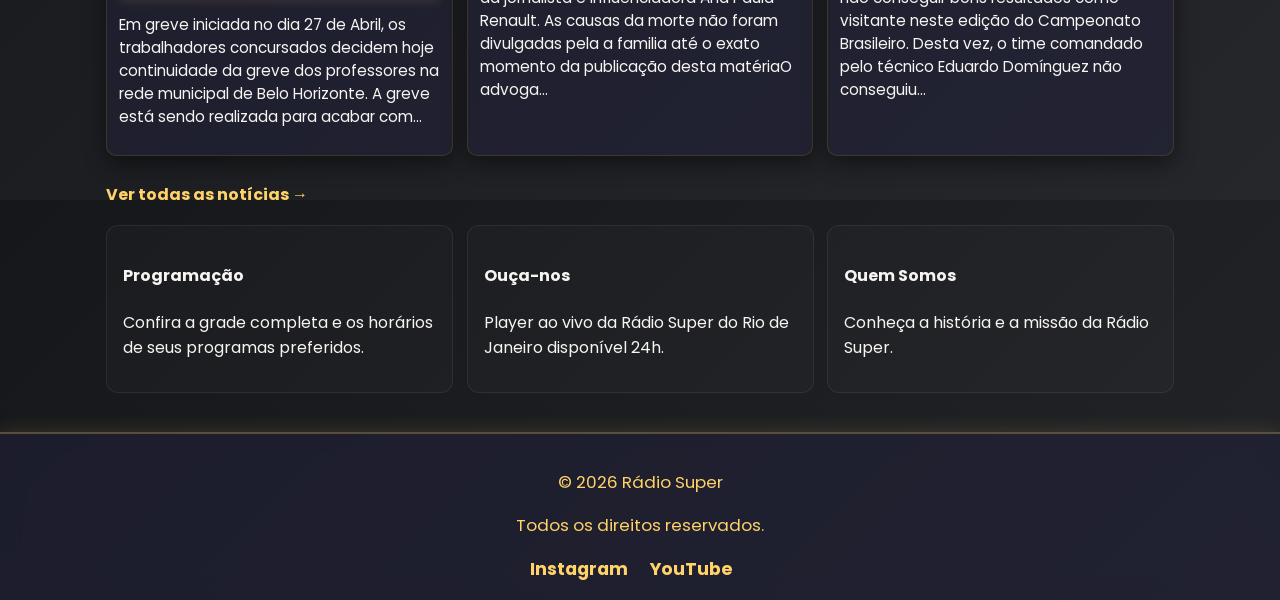
==== commit e97231f2: "Add files via upload" ====
--- a/index.html
+++ b/index.html
@@ -1,42 +1,123 @@
 <!DOCTYPE html>
-<html lang="pt-br">
+<html lang="pt-BR">
 <head>
-  <meta charset="UTF-8" />
-  <meta http-equiv="X-UA-Compatible" content="IE=edge" />
-  <meta name="viewport" content="width=device-width, initial-scale=1.0"/>
-  <title>Rádio Super RJ</title>
-  <link rel="stylesheet" href="style.css"/>
+    <meta charset="UTF-8" />
+    <title>Rádio Super — Início</title>
+    <meta name="viewport" content="width=device-width,initial-scale=1" />
+    <meta name="description" content="Rádio Super - Notícias, música e entretenimento 24h ao vivo do Rio de Janeiro." />
+    <meta name="theme-color" content="#1a1a1a" />
+    <meta name="color-scheme" content="dark light">
+    <link rel="preconnect" href="https://fonts.gstatic.com" crossorigin>
+    <link href="https://fonts.googleapis.com/css2?family=Poppins:wght@300;400;600;800&display=swap" rel="stylesheet" />
+    <link rel="stylesheet" href="style.css" />
+    <style>
+      .news-section { margin-top: 22px; }
+      .news-filters { display:flex; gap:10px; flex-wrap:wrap; margin-bottom:12px; align-items:center; }
+      .filter-btn { background: rgba(255,255,255,0.02); border:1px solid #ffffff12; color:var(--cor-principal); padding:8px 12px; border-radius:10px; cursor:pointer; font-weight:700; }
+      .filter-btn.active { background:var(--cor-principal); color:#1a1a1a; box-shadow:0 10px 26px rgba(0,0,0,0.45); transform:translateY(-2px); }
+      .latest-news-list { display:grid; grid-template-columns:repeat(auto-fit,minmax(260px,1fr)); gap:14px; }
+      .latest-item { background:var(--glass-bg); padding:12px; border-radius:10px; border:1px solid #FFC10722; box-shadow:0 8px 22px rgba(0,0,0,0.45); }
+      .latest-item h5 { margin:0 0 6px 0; color:var(--cor-principal); font-size:1rem; }
+      .latest-item .meta { color:var(--muted); font-size:0.92rem; margin-bottom:8px; display:block; }
+      .latest-item .excerpt { color:var(--cor-sec); font-size:0.95rem; }
+      .see-all { margin-top:10px; display:inline-block; color:var(--cor-principal); font-weight:700; text-decoration:none; }
+      @media (max-width:700px){ .latest-news-list { grid-template-columns:1fr; } }
+      .skip-link { position: absolute; left: -999px; top: auto; width: 1px; height: 1px; overflow: hidden; z-index: 1000; }
+      .skip-link:focus { left: 12px; top: 12px; width: auto; height: auto; padding: 8px 12px; background: var(--cor-principal); color: #1a1a1a; border-radius: 6px; box-shadow: 0 8px 20px rgba(0,0,0,0.5); text-decoration: none; }
+    </style>
 </head>
 <body>
-  <header>
-    <img src="logo-super.png" alt="Logo Rádio Super" class="logo-super">
-    <nav>
-      <ul>
-        <li><a href="#">Início</a></li>
-        <li><a href="#">Programação</a></li>
-        <li><a href="#">Equipe</a></li>
-        <li><a href="#">Contato</a></li>
-      </ul>
-    </nav>
-  </header>
-  <main>
-    <section class="intro">
-      <h1>Bem-vindo à Rádio Super RJ!</h1>
-      <p>A rádio que é super notícia, informação e música pra você.</p>
-      <button class="button-primary" onclick="alert('Em breve: Ouça ao vivo!')">Ouça ao vivo</button>
-    </section>
-    <section class="highlight">
-      <h2>Destaques</h2>
-      <ul>
-        <li>Notícias atualizadas a cada hora</li>
-        <li>Música de qualidade ao longo do dia</li>
-        <li>Interatividade com nossos ouvintes</li>
-      </ul>
-    </section>
-  </main>
-  <footer>
-    <p>&copy; 2026 Rádio Super RJ. Todos os direitos reservados.</p>
-  </footer>
-  <script src="script.js"></script>
+    <a class="skip-link" href="#main-content">Pular para o conteúdo</a>
+    <header>
+        <div class="header-content">
+            <img src="data:image/svg+xml,%3Csvg xmlns=%27http://www.w3.org/2000/svg%27 viewBox=%270 0 200 200%27%3E%3Crect fill=%27%23FFC107%27 width=%27100%27 height=%27200%27/%3E%3Crect fill=%27%23D32F2F%27 x=%27100%27 width=%27100%27 height=%27200%27/%3E%3Ctext x=%2750%25%27 y=%2750%25%27 dominant-baseline=%27middle%27 text-anchor=%27middle%27 font-size=%27100%27 font-weight=%27bold%27 fill=%27%23000%27 font-family=%27Arial%27%3ES%3C/text%3E%3C/svg%3E" alt="Logo Rádio Super" class="logo" loading="lazy" />
+            <div class="brand">
+                <h1>Rádio Super</h1>
+                <p class="subtitle">Notícias, música e entretenimento 24h</p>
+            </div>
+            <button id="theme-toggle" class="theme-toggle-btn" aria-label="Alternar tema"><span class="theme-icon">🌙</span></button>
+            <nav aria-label="Principal">
+                <ul>
+                    <li><a href="index.html" class="active">Início</a></li>
+                    <li><a href="ouca.html">Ouça-nos</a></li>
+                    <li><a href="noticias.html">Notícias</a></li>
+                    <li><a href="programacao.html">Programação</a></li>
+                    <li><a href="quem-somos.html">Quem Somos</a></li>
+                </ul>
+            </nav>
+        </div>
+    </header>
+    <main id="main-content">
+        <section class="hero">
+            <div class="hero-inner">
+                <div class="hero-text">
+                    <h2>Notícias, música e esportes 24h — ao vivo do Rio</h2>
+                    <p class="lead">A Rádio Super traz cobertura completa das principais notícias, as melhores músicas e toda a emoção do esporte. Sintonize agora e não perca nada!</p>
+                    <div class="hero-cta">
+                        <a class="btn-primary" href="ouca.html">Ouça Agora</a>
+                        <a class="btn-outline" href="noticias.html">Últimas Notícias</a>
+                    </div>
+                </div>
+                <div class="hero-aside">
+                    <div class="live-card">
+                        <div class="live-header">
+                            <span class="live-dot" aria-hidden="true"></span>
+                            <strong>AO VIVO</strong>
+                        </div>
+                        <p class="small muted">Rádio Super — sintonize agora</p>
+                    </div>
+                </div>
+            </div>
+        </section>
+
+        <section class="placar-section">
+            <div class="placar-ticker" aria-live="polite" id="placar-ticker"></div>
+            <div class="placares-container">
+                <h2>Placar e próximos jogos</h2>
+                <p class="placar-caption">Resultados e partidas agendadas — acompanhe em tempo real</p>
+                <div id="placares-list" class="placares-list">
+                    <div class="loading-placar">Carregando placares...</div>
+                </div>
+            </div>
+        </section>
+
+        <section class="news-section">
+          <h2>Últimas Notícias</h2>
+          <div id="news-controls" class="news-filters" aria-label="Filtrar notícias">
+            <span style="color:var(--muted);font-weight:700;">Filtrar:</span>
+            <div id="news-filters" style="display:flex;gap:8px;"></div>
+          </div>
+          <div id="latest-news" class="latest-news-list" aria-live="polite"></div>
+          <p><a href="noticias.html" class="see-all">Ver todas as notícias →</a></p>
+        </section>
+
+        <section class="quick-links">
+            <a href="programacao.html" class="quick-card">
+                <h4>Programação</h4>
+                <p>Confira a grade completa e os horários de seus programas preferidos.</p>
+            </a>
+            <a href="ouca.html" class="quick-card">
+                <h4>Ouça-nos</h4>
+                <p>Player ao vivo da Rádio Super do Rio de Janeiro disponível 24h.</p>
+            </a>
+            <a href="quem-somos.html" class="quick-card">
+                <h4>Quem Somos</h4>
+                <p>Conheça a história e a missão da Rádio Super.</p>
+            </a>
+        </section>
+    </main>
+    <footer>
+        <div class="footer-inner">
+            <div class="footer-left">
+                <p>&copy; 2026 Rádio Super</p>
+                <p class="small muted">Todos os direitos reservados.</p>
+            </div>
+            <div class="footer-right">
+                <a class="social-link" href="https://www.instagram.com/" target="_blank" rel="noopener noreferrer">Instagram</a>
+                <a class="social-link" href="https://www.youtube.com/" target="_blank" rel="noopener noreferrer">YouTube</a>
+            </div>
+        </div>
+    </footer>
+    <script defer src="script.js"></script>
 </body>
-</html>
+</html>
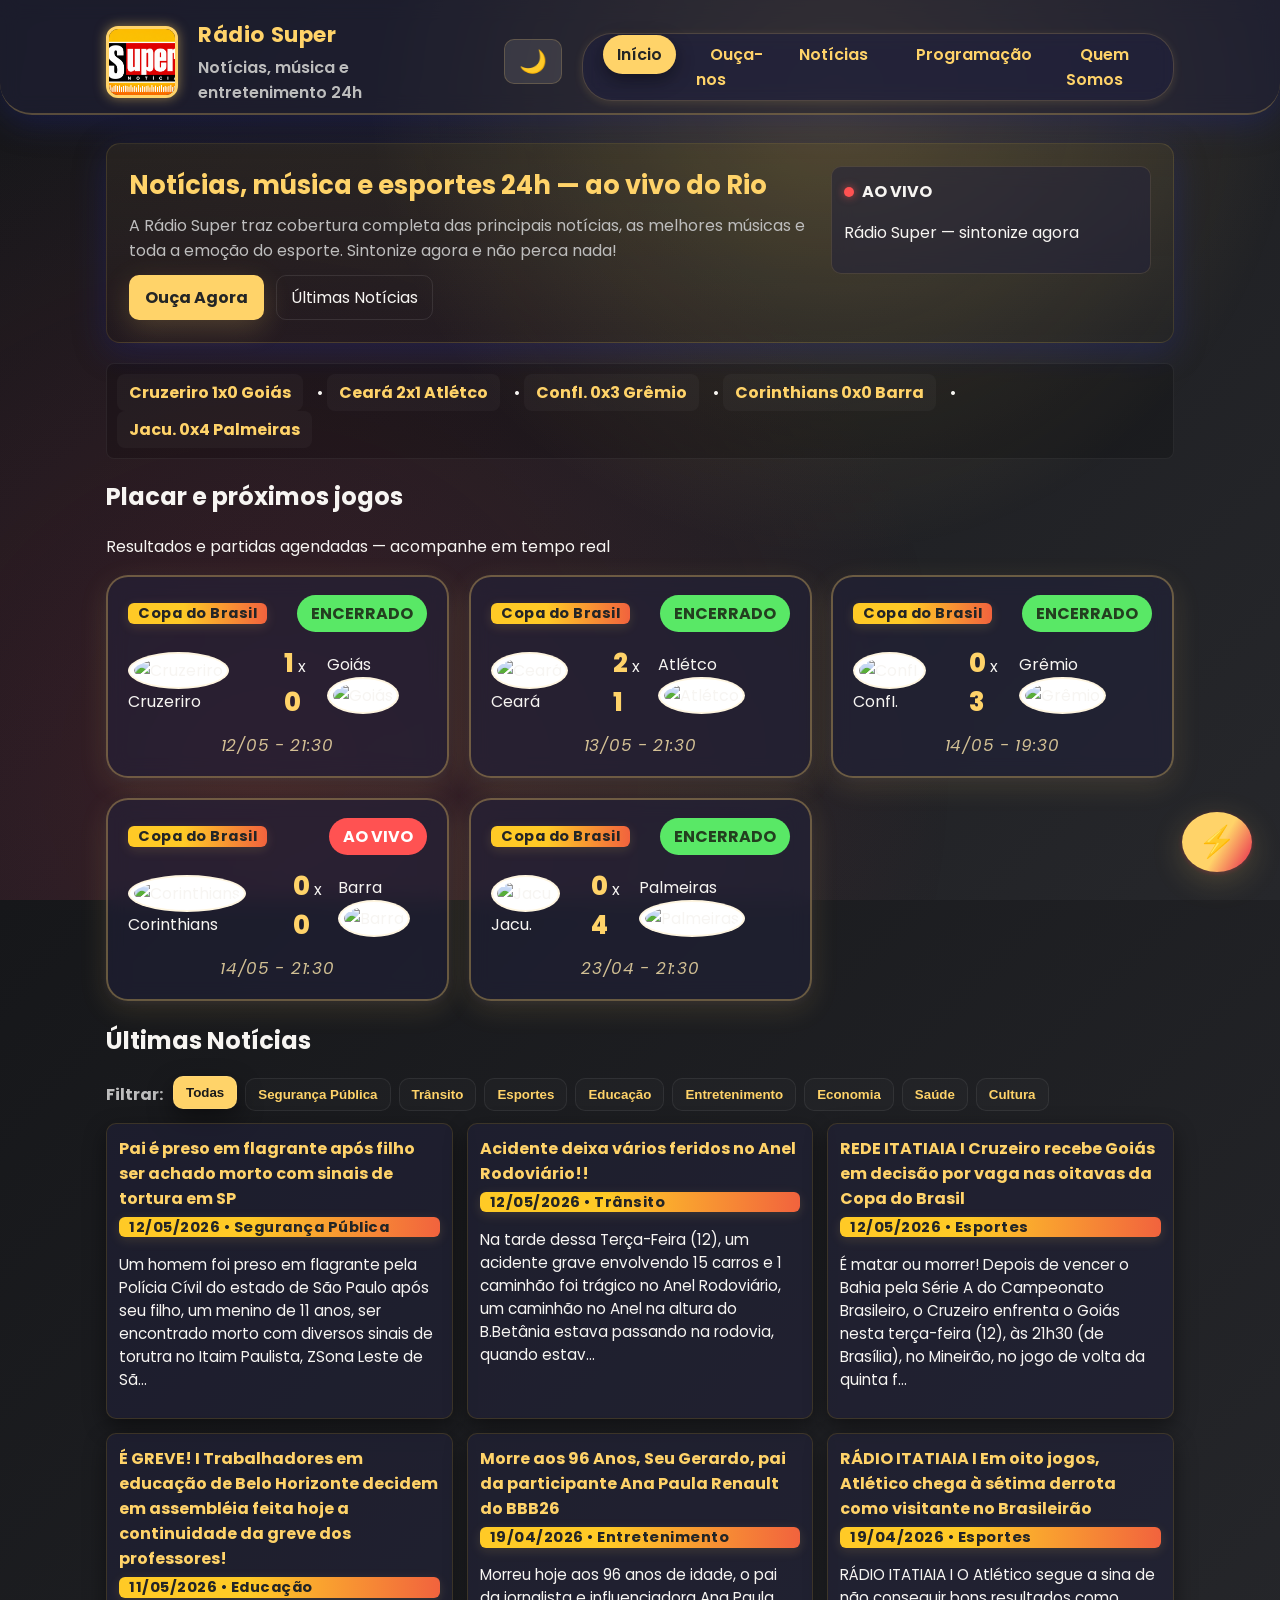
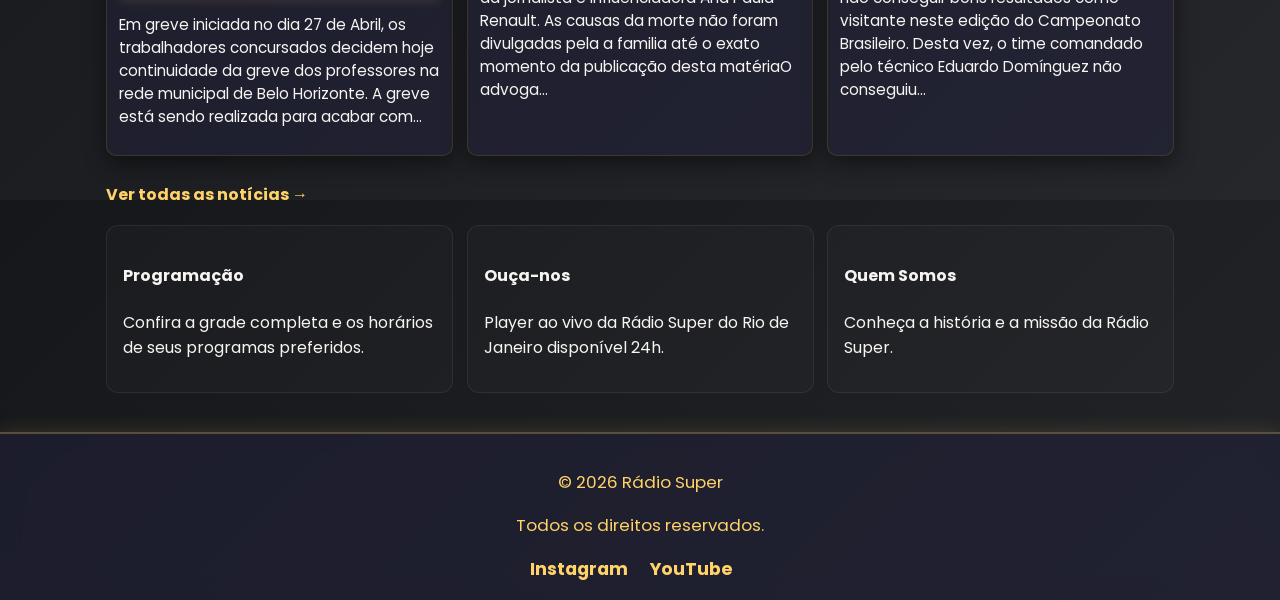
==== commit 0130ef1e: "Replace SVG logo with PNG logo" ====
--- a/index.html
+++ b/index.html
@@ -30,7 +30,7 @@
     <a class="skip-link" href="#main-content">Pular para o conteúdo</a>
     <header>
         <div class="header-content">
-            <img src="data:image/svg+xml,%3Csvg xmlns=%27http://www.w3.org/2000/svg%27 viewBox=%270 0 200 200%27%3E%3Crect fill=%27%23FFC107%27 width=%27100%27 height=%27200%27/%3E%3Crect fill=%27%23D32F2F%27 x=%27100%27 width=%27100%27 height=%27200%27/%3E%3Ctext x=%2750%25%27 y=%2750%25%27 dominant-baseline=%27middle%27 text-anchor=%27middle%27 font-size=%27100%27 font-weight=%27bold%27 fill=%27%23000%27 font-family=%27Arial%27%3ES%3C/text%3E%3C/svg%3E" alt="Logo Rádio Super" class="logo" loading="lazy" />
+            <img src="logo-super.png" alt="Logo Rádio Super" class="logo" loading="lazy" />
             <div class="brand">
                 <h1>Rádio Super</h1>
                 <p class="subtitle">Notícias, música e entretenimento 24h</p>
@@ -120,4 +120,4 @@
     </footer>
     <script defer src="script.js"></script>
 </body>
-</html>+</html>
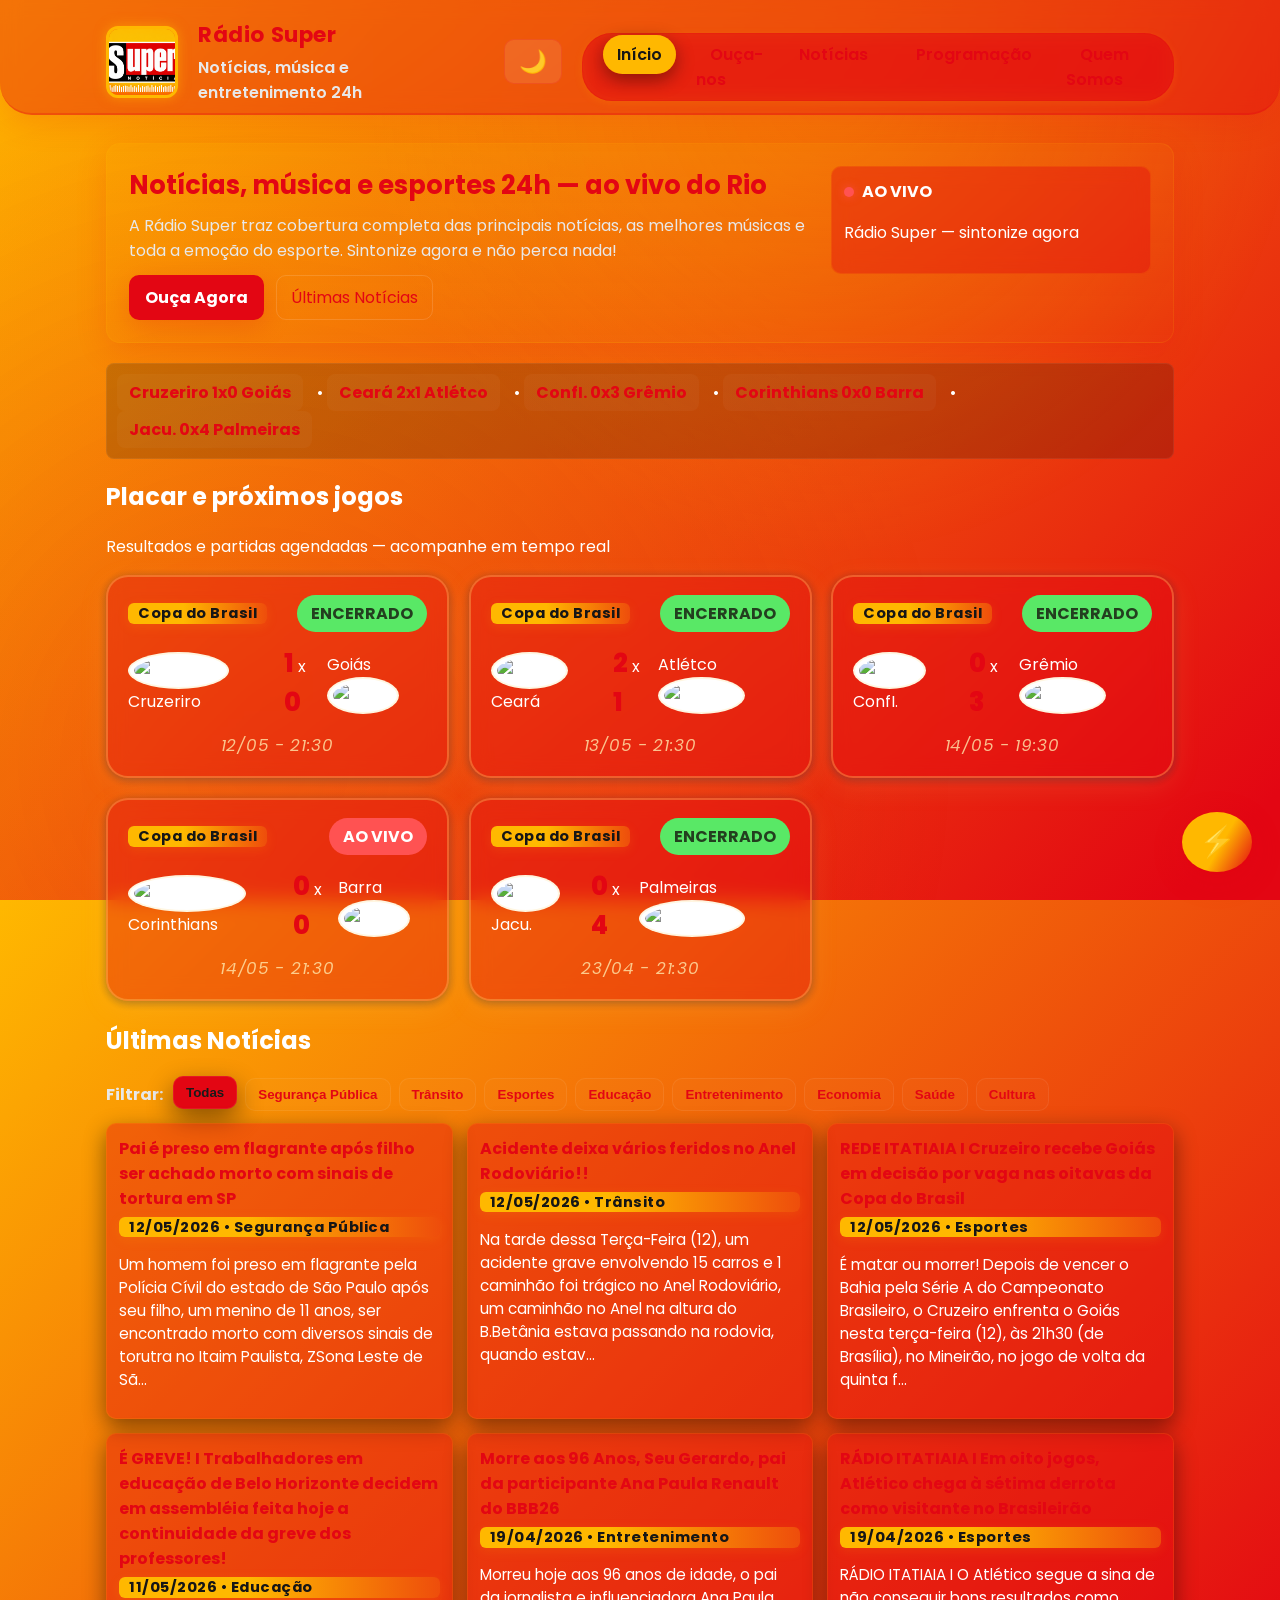
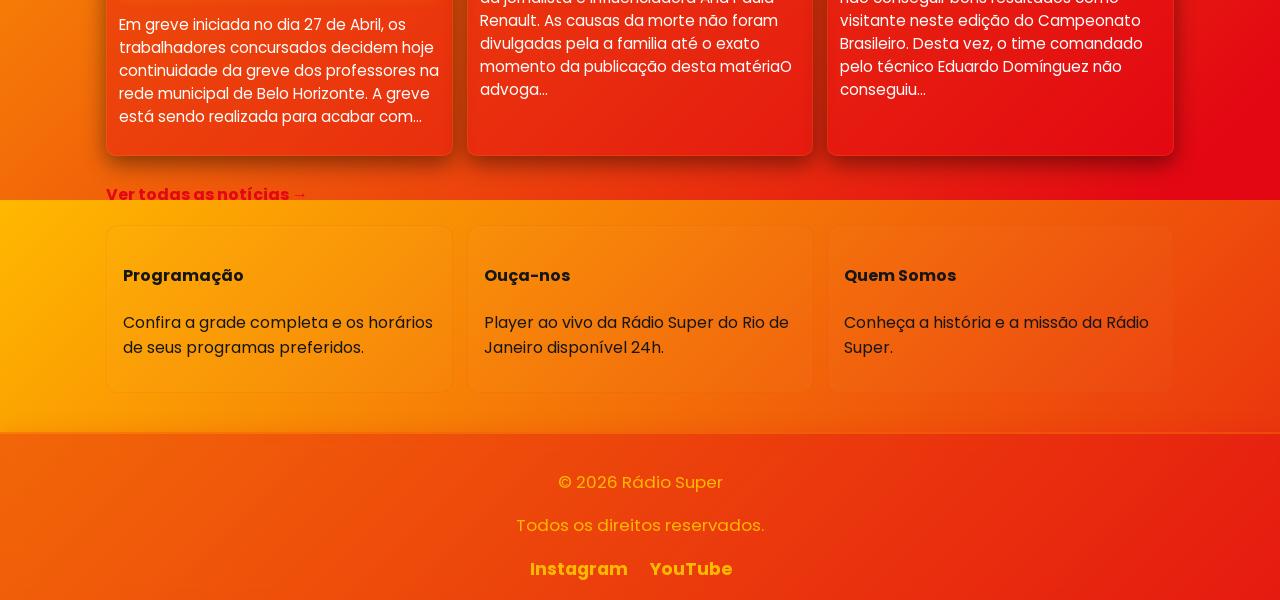
==== commit ba132997: "Update meta description for index.html" ====
--- a/index.html
+++ b/index.html
@@ -4,7 +4,7 @@
     <meta charset="UTF-8" />
     <title>Rádio Super — Início</title>
     <meta name="viewport" content="width=device-width,initial-scale=1" />
-    <meta name="description" content="Rádio Super - Notícias, música e entretenimento 24h ao vivo do Rio de Janeiro." />
+    <meta name="description" content="Rádio Super - Em todo lugar, O tempo todo com você!" />
     <meta name="theme-color" content="#1a1a1a" />
     <meta name="color-scheme" content="dark light">
     <link rel="preconnect" href="https://fonts.gstatic.com" crossorigin>
--- a/style.css
+++ b/style.css
@@ -1,21 +1,21 @@
 :root {
-    --cor-principal: #ffd369;
-    --cor-bg: linear-gradient(135deg, #232526 0%, #414345 100%);
+    --cor-principal: #e30613;    
+    --cor-bg: linear-gradient(135deg, #ffb800 0%, #e30613 100%);
     --cor-secundaria: #fff;
-    --cor-acento: #22223b;
-    --cor-hover: #ffd369;
-    --cor-btn: #393e46;
-    --glass-bg: rgba(34, 34, 59, 0.55);
+    --cor-acento: #161616;
+    --cor-hover: #ffb800;
+    --cor-btn: #e30613;
+    --glass-bg: rgba(227, 6, 19, 0.38);  
     --glass-blur: blur(10px);
     --placar-ao-vivo: #ff5252;
     --placar-encerrado: #59e866;
     --placar-a-seguir: #fff1b8;
-    --shadow-strong: 0 8px 32px 0 rgba(31,38,135,0.37);
-    --bg-dark-1: #16171a;
-    --bg-dark-2: #26272b;
-    --cor-sec: #f7f5f2;
-    --accent: #e81e4d;
-    --muted: #bdbdbd;
+    --shadow-strong: 0 8px 32px 0 rgba(227, 6, 19, 0.14);
+    --bg-dark-1: #161616;
+    --bg-dark-2: #252525;
+    --cor-sec: #fff;
+    --accent: #ffb800;
+    --muted: #e8e8e8;
 }
 
 /* ----------- BASE ----------- */
@@ -24,7 +24,7 @@
 body {
     margin: 0;
     font-family: 'Poppins', Arial, sans-serif;
-    background: linear-gradient(135deg, var(--bg-dark-1) 0%, var(--bg-dark-2) 100%);
+    background: linear-gradient(135deg, #ffb800 0%, #e30613 95%);
     color: var(--cor-sec);
     min-height: 100vh;
     -webkit-font-smoothing: antialiased;
@@ -40,7 +40,7 @@
     border-radius: 0 0 32px 32px;
     padding: 18px 0 8px 0;
     margin-bottom: 18px;
-    border-bottom: 2px solid #ffd36944;
+    border-bottom: 2px solid #e3061344;
 }
 .header-content {
     max-width: 1100px;
@@ -56,8 +56,8 @@
     border-radius: 12px;
     background: #fff;
     object-fit: cover;
-    box-shadow: 0 0 12px #ffd36980;
-    border: 3px solid #ffd369;
+    box-shadow: 0 0 12px #ffb80080;
+    border: 3px solid #ffb800;
     transition: box-shadow 0.3s;
 }
 .brand h1 {
@@ -73,8 +73,8 @@
     background: var(--glass-bg);
     backdrop-filter: var(--glass-blur);
     border-radius: 30px;
-    border: 1px solid #ffd36933;
-    box-shadow: 0 2px 8px #ffd36922;
+    border: 1px solid #e3061333;
+    box-shadow: 0 2px 8px #ffb80022;
     list-style: none;
     display: flex;
     justify-content: center;
@@ -92,8 +92,8 @@
     transition: all .18s;
 }
 nav a.active, nav a:hover {
-    background: var(--cor-principal);
-    color: #232526;
+    background: var(--cor-hover);
+    color: #161616;
     box-shadow: 0 6px 18px #0006;
 }
 
@@ -102,12 +102,12 @@
 
 /* HERO */
 .hero {
-    background: linear-gradient(180deg, rgba(255,210,105,0.06), transparent);
+    background: linear-gradient(180deg, rgba(255,184,0,0.06), transparent);
     border-radius: 14px;
     padding: 22px;
     margin-bottom: 20px;
     box-shadow: var(--shadow-strong);
-    border: 1px solid #ffd36920;
+    border: 1px solid #ffb80020;
 }
 .hero-inner { display: flex; gap: 20px; align-items: stretch; flex-wrap: wrap; }
 .hero-text { flex: 1; min-width: 280px; }
@@ -116,24 +116,24 @@
 .hero-cta { display:flex; gap:12px; }
 .btn-primary {
     background: var(--cor-principal);
-    color: #232526;
+    color: #fff;
     padding: 10px 16px;
     border-radius: 10px;
     text-decoration: none;
     font-weight: 700;
-    box-shadow: 0 8px 28px #ffd36933;
+    box-shadow: 0 8px 28px #e3061333;
 }
 .btn-outline {
-    border: 1px solid #ffffff18;
+    border: 1px solid #fff2;
     padding: 9px 14px;
     border-radius: 10px;
-    color: var(--cor-sec);
+    color: var(--cor-principal);
     text-decoration: none;
 }
 
 /* hero aside */
 .hero-aside { width: 320px; min-width: 260px; display:flex; flex-direction:column; gap:12px; }
-.live-card, .newsletter-card { background: var(--glass-bg); backdrop-filter: var(--glass-blur); padding: 12px; border-radius: 10px; border:1px solid #ffd36922; }
+.live-card, .newsletter-card { background: var(--glass-bg); backdrop-filter: var(--glass-blur); padding: 12px; border-radius: 10px; border:1px solid #ffb80022; }
 .live-header { display:flex; align-items:center; gap:8px; margin-bottom:8px; }
 .live-dot { width:10px; height:10px; border-radius:50%; background: var(--placar-ao-vivo); box-shadow:0 0 8px #ff5252aa; }
 
@@ -143,11 +143,10 @@
 .newsletter-form button { background: var(--accent); color:#fff; padding:8px 12px; border-radius:8px; border:none; font-weight:700; cursor:pointer; }
 
 /* PLACARES */
+/* --- INALTERADO --- */
 .placar-section { margin-top: 18px; }
 .placar-ticker { background: #00000030; border-radius:8px; padding:10px; margin-bottom:14px; border:1px solid #ffffff10; overflow:hidden; }
 .placar-ticker .ticker-item { display:inline-block; padding:6px 12px; margin-right:10px; background:rgba(255,255,255,0.03); border-radius:8px; color:var(--cor-principal); font-weight:700; }
-
-/* PLACARES LIST */
 .placares-list { display: grid; gap: 20px; grid-template-columns: repeat(auto-fit, minmax(300px, 1fr)); }
 .placar-card2 {
     background: var(--glass-bg);
@@ -169,6 +168,7 @@
 .placar-escudo2 { width:44px; height:44px; border-radius:50%; object-fit:contain; background:#fff; padding:4px; border:2px solid #ffd36933; }
 .placar-gols2 { color: var(--cor-principal); font-size:1.6rem; font-weight:800; }
 .placar-hora2 { margin-top:10px; font-size:1.05em; color:#ffe9aecc; font-style:italic; letter-spacing:0.7px; text-align:center; }
+/* --- FIM PLACARES --- */
 
 /* NOTICIAS */
 .noticia {
@@ -177,40 +177,41 @@
     border-radius: 16px;
     margin-bottom: 24px;
     padding: 24px;
-    box-shadow: 0 8px 32px 0 #ffd36911, 0 2px 8px #23223b80;
-    border: 1.5px solid #ffd36944;
+    box-shadow: 0 8px 32px 0 #e3061311, 0 2px 8px #e3061380;
+    border: 1.5px solid #e3061344;
     transition: transform 0.18s, box-shadow 0.18s;
-}
-.noticia:hover { transform: translateY(-4px) scale(1.012); box-shadow: 0 12px 48px #ffd36944; }
+    color: var(--cor-secundaria);
+}
+.noticia:hover { transform: translateY(-4px) scale(1.012); box-shadow: 0 12px 48px #e3061344; }
 .noticia h4 { margin: 0 0 7px 0; color: var(--cor-principal); font-size: 1.19em; font-weight:700; }
-.noticia .data { font-size: 0.98em; color: #ffd369; margin-bottom:6px; display:block; font-weight:600; }
+.noticia .data { font-size: 0.98em; color: #ffb800; margin-bottom:6px; display:block; font-weight:600; }
 .noticia .content p { color:#e8e8e8; line-height:1.5; }
 
 /* DESTAQUE */
-.destaque-card { background: var(--glass-bg); padding: 16px; border-radius: 12px; border:1px solid #ffd36922; box-shadow:0 12px 30px #0006; }
+.destaque-card { background: var(--glass-bg); padding: 16px; border-radius: 12px; border:1px solid #e3061322; box-shadow:0 12px 30px #0006; }
 .destaque-card h3 { margin: 0; color: var(--cor-principal); }
 .destaque-card p { color: var(--muted); }
 
 /* QUICK LINKS */
 .quick-links { display:flex; gap:14px; margin-top:18px; flex-wrap:wrap; }
-.quick-card { flex:1; min-width:220px; background: rgba(255,255,255,0.02); padding:16px; border-radius:12px; text-decoration:none; color:var(--cor-sec); border:1px solid #ffffff12; }
+.quick-card { flex:1; min-width:220px; background: rgba(255,255,255,0.02); padding:16px; border-radius:12px; text-decoration:none; color:var(--cor-acento); border:1px solid #e3061312; }
 
 /* REDE SOCIAIS */
 .redes-sociais { margin-top: 18px; }
 .social-link { display:inline-block; margin-right: 18px; color: var(--cor-principal); text-decoration:none; font-weight:700; font-size:1.05em; transition: color .18s; }
-.social-link:hover { color: #fffbe9; }
+.social-link:hover { color: #ffb800; }
 
 /* PLAYERS */
 .players-select { display:flex; gap:12px; flex-wrap:wrap; margin-bottom:14px; }
 .player-btn {
-    display:inline-flex; align-items:center; gap:10px; padding:10px 14px; border-radius:12px; border:1px solid #ffffff12;
+    display:inline-flex; align-items:center; gap:10px; padding:10px 14px; border-radius:12px; border:1px solid #e3061312;
     background: rgba(255,255,255,0.02); color: var(--cor-principal); cursor:pointer; font-weight:700; transition: all .26s cubic-bezier(.2,.9,.2,1);
     box-shadow: 0 6px 18px rgba(0,0,0,0.35);
 }
 .player-btn .btn-icon { opacity:0.95; fill: currentColor; stroke: currentColor; }
-.player-btn:hover { transform: translateY(-4px); background: linear-gradient(90deg,#ffffff06,#00000005); }
+.player-btn:hover { transform: translateY(-4px); background: linear-gradient(90deg,#ffb80006,#e3061305); }
 .player-btn.active, .player-btn[aria-pressed="true"] {
-    background: var(--cor-principal); color: #232526; box-shadow: 0 18px 40px rgba(0,0,0,0.6); transform: translateY(-2px) scale(1.02);
+    background: var(--cor-principal); color: #fff; box-shadow: 0 18px 40px rgba(0,0,0,0.6); transform: translateY(-2px) scale(1.02);
 }
 .player-container {
     display:block;
@@ -220,32 +221,32 @@
 .player-container.active {
     opacity:1; transform: none; pointer-events:auto;
 }
-audio { width: 100%; margin-top: 8px; border-radius: 12px; box-shadow: 0 2px 12px #ffd36922; background: #232526; }
+audio { width: 100%; margin-top: 8px; border-radius: 12px; box-shadow: 0 2px 12px #e3061322; background: #161616; }
 
 /* Caster placeholder */
-.cstrEmbed-placeholder { min-height: 140px; display:flex; align-items:center; justify-content:center; border-radius:12px; border:1px solid #ffd36915; background:transparent; padding:6px; }
+.cstrEmbed-placeholder { min-height: 140px; display:flex; align-items:center; justify-content:center; border-radius:12px; border:1px solid #e3061315; background:transparent; padding:6px; }
 
 /* PROGRAMACAO (regras gerais + específicas) */
 .programacao-root { margin-top: 18px; }
 .prog-nav { display:flex; flex-direction:column; gap:12px; margin-bottom:14px; }
 .prog-stations, .prog-days { display:flex; gap:10px; flex-wrap:wrap; }
 .prog-station-btn, .prog-day-btn {
-    padding:8px 12px; border-radius:10px; border:1px solid #ffffff10; background:rgba(255,255,255,0.02);
+    padding:8px 12px; border-radius:10px; border:1px solid #e3061310; background:rgba(255,255,255,0.02);
     color:var(--cor-principal); cursor:pointer; font-weight:700; transition:all .22s;
 }
 .prog-station-btn.active, .prog-day-btn.active {
-    background:var(--cor-principal); color:#232526; box-shadow:0 12px 32px rgba(0,0,0,0.6); transform:translateY(-2px);
-}
-.prog-list-wrap { background:var(--glass-bg); padding:14px; border-radius:12px; border:1px solid #ffd36922; }
+    background:var(--cor-principal); color:#fff; box-shadow:0 12px 32px rgba(0,0,0,0.6); transform:translateY(-2px);
+}
+.prog-list-wrap { background:var(--glass-bg); padding:14px; border-radius:12px; border:1px solid #e3061322; }
 .prog-list { list-style:none; margin:0; padding:0; display:flex; flex-direction:column; gap:10px; }
 .prog-item { display:flex; gap:12px; align-items:flex-start; padding:8px; border-radius:8px; background:rgba(255,255,255,0.01); transition:all .18s; }
 .prog-item:hover { background:rgba(255,255,255,0.02); transform:translateY(-4px); }
-.prog-time { min-width:110px; color:#ffe9ae; font-weight:800; }
+.prog-time { min-width:110px; color:#ffb800; font-weight:800; }
 .prog-desc { color:var(--cor-sec); }
 .prog-empty { color:var(--muted); padding:12px; }
 
 /* Footer */
-footer { background: var(--glass-bg); backdrop-filter: var(--glass-blur); text-align:center; color:#ffd369; font-size:1.05em; padding: 18px 0; margin-top:40px; border-top:2px solid #ffd36944; box-shadow: 0 -2px 18px #ffd36922; }
+footer { background: var(--glass-bg); backdrop-filter: var(--glass-blur); text-align:center; color:#ffb800; font-size:1.05em; padding: 18px 0; margin-top:40px; border-top:2px solid #ffb80044; box-shadow: 0 -2px 18px #e3061322; }
 
 /* Utilities / Animations */
 @keyframes fadeIn { from { opacity:0; transform: translateY(24px);} to { opacity:1; transform:none; } }
@@ -269,8 +270,8 @@
 }
 
 /* Scrollbar styling */
-::-webkit-scrollbar { width: 10px; background: #22223b88; }
-::-webkit-scrollbar-thumb { background: #ffd36944; border-radius: 6px; }
+::-webkit-scrollbar { width: 10px; background: #16161688; }
+::-webkit-scrollbar-thumb { background: #e3061344; }
 
 /* ---- ULTRA MELHORIAS EFEITOS PREMIUM ---- */
 
@@ -281,8 +282,8 @@
   top:0; left:0; right:0; bottom:0;
   z-index: 0;
   pointer-events: none;
-  background: radial-gradient(circle at 65% 10%, #ffd36933 0, transparent 40%),
-              radial-gradient(circle at 20% 85%, #e81e4d22 0, transparent 55%);
+  background: radial-gradient(circle at 65% 10%, #ffb80033 0, transparent 40%),
+              radial-gradient(circle at 20% 85%, #e3061322 0, transparent 55%);
   animation: bgMove 15s linear infinite alternate;
 }
 @keyframes bgMove {
@@ -298,22 +299,22 @@
 }
 .card:hover, .noticia:hover, .quick-card:hover, .destaque-card:hover, .placar-card2:hover, .newsletter-card:hover {
   transform: translateY(-6px) scale(1.015);
-  box-shadow: 0 16px 46px #ffd36955, 0 2px 2px #23223b22;
-  border-color: #ffd36988;
+  box-shadow: 0 16px 46px #e3061355, 0 2px 2px #e3061322;
+  border-color: #ffb80088;
 }
 .quick-card:active { transform: scale(.97); }
 
 /* Tag de categoria custom e gradiente */
 .noticia .data small, .latest-item .meta, .placar-campeonato {
-  background: linear-gradient(90deg, #ffca26 40%, #e81e4d 140%);
+  background: linear-gradient(90deg, #ffb800 40%, #e30613 140%);
   border-radius: 6px;
   padding: 3px 10px;
-  color: #232526 !important;
+  color: #161616 !important;
   letter-spacing: 0.5px;
   font-weight: bold;
   line-height: 1;
   font-size: .91em;
-  box-shadow: 0 3px 12px #ffd36923;
+  box-shadow: 0 3px 12px #ffb80023;
 }
 
 /* Modal overlay (sobre/rede social) */
@@ -329,10 +330,10 @@
 }
 #app-modal-overlay.active { display:flex; }
 #app-modal-content {
-  background: var(--glass-bg,#22223bcc);
+  background: var(--glass-bg,#e30613cc);
   border-radius: 18px;
   max-width: 95vw; min-width: 300px; width:380px;
-  box-shadow:0 16px 60px #ffd36977;
+  box-shadow:0 16px 60px #ffb80077;
   padding:36px 28px;
   position:relative;
   color:#fff;
@@ -340,11 +341,11 @@
 }
 #app-modal-content .modal-close {
   position:absolute;top:12px; right:18px; background:none;border:none;
-  font-size:2rem; color:#ffd369; cursor:pointer; line-height:1;
+  font-size:2rem; color:#ffb800; cursor:pointer; line-height:1;
 }
 #app-modal-content h2 { color: var(--cor-principal); margin-top:0; }
 #app-modal-content .social-list a { display:inline-block; margin: 0 10px 10px; color:var(--cor-principal); font-size:2rem; transition:color .18s;}
-#app-modal-content .social-list a:hover { color:#fff1b8; }
+#app-modal-content .social-list a:hover { color:#ffb800; }
 @media (max-width:500px){ #app-modal-content{min-width:0;width:97vw;padding:14vw 2vw;} }
 
 /* Botão flutuante redes/sobre */
@@ -353,12 +354,12 @@
   bottom:28px;
   right:28px;
   z-index:1100;
-  background:linear-gradient(120deg,#ffd369 55%, #e81e4d);
-  color:#22223b;
+  background:linear-gradient(120deg,#ffb800 55%, #e30613);
+  color:#161616;
   padding:12px 16px;
   border-radius:50%;
   border:none;
-  box-shadow:0 8px 32px #ffd36933, 0 1px 5px #e81e4d44;
+  box-shadow:0 8px 32px #e3061333, 0 1px 5px #e3061344;
   font-size:1.92rem;
   cursor:pointer;
   transition: background .18s, color .18s, transform .22s cubic-bezier(.5,1.7,.5,.7);
@@ -374,7 +375,7 @@
 }
 
 /* Contraste maior em ícones sociais no footer */
-footer .footer-right a.social-link {color: #ffd369; transition: color .18s;}
+footer .footer-right a.social-link {color: #ffb800; transition: color .18s;}
 footer .footer-right a.social-link:hover{color:#fffbe9;} 
 
 .latest-item, .noticia { opacity:0; animation: fadeIn .9s cubic-bezier(.2,.75,.8,1) both;}
@@ -388,12 +389,12 @@
 #scrollTopBtn {
   position:fixed; bottom:80px; right:34px; z-index:900;
   display:none;
-  background: #e81e4d;
+  background: #e30613;
   color: #fff; 
   border:none; border-radius:50%;
   width:42px; height:42px; font-size:2rem;
-  box-shadow:0 3px 16px #ffd36933;
+  box-shadow:0 3px 16px #ffb80033;
 }
 #scrollTopBtn.show {display:block;}
 /* TEMA */
-.theme-toggle-btn{background:rgba(255,255,255,0.1);border:1px solid #ffd36933;padding:8px 14px;border-radius:10px;cursor:pointer;font-size:1.4rem;transition:all 0.3s;display:flex;align-items:center;margin-left:10px}.theme-toggle-btn:hover{background:rgba(255,255,255,0.2);transform:scale(1.1)}.theme-icon{transition:transform 0.3s}body.light-theme{background:linear-gradient(135deg,#f5f5f5,#efefef)!important;color:#2c2c2c!important}body.light-theme header{background:rgba(255,255,255,0.95)!important}body.light-theme nav a{color:#e81e4d!important}body.light-theme .noticia,body.light-theme .placar-card2{background:rgba(255,255,255,0.9)!important;color:#2c2c2c!important}body.light-theme h1,body.light-theme h2,body.light-theme h3,body.light-theme h4,body.light-theme h5{color:#e81e4d!important}
+.theme-toggle-btn{background:rgba(255,255,255,0.1);border:1px solid #e3061333;padding:8px 14px;border-radius:10px;cursor:pointer;font-size:1.4rem;transition:all 0.3s;display:flex;align-items:center;margin-left:10px}.theme-toggle-btn:hover{background:rgba(255,255,255,0.2);transform:scale(1.1)}.theme-icon{transition:transform 0.3s}body.light-theme{background:linear-gradient(135deg,#fffbe9,#ffb800)!important;color:#161616!important}body.light-theme header{background:rgba(255,255,255,0.95)!important}body.light-theme nav a{color:#e30613!important}body.light-theme .noticia,body.light-theme .placar-card2{background:rgba(255,255,255,0.9)!important;color:#161616!important}body.light-theme h1,body.light-theme h2,body.light-theme h3,body.light-theme h4,body.light-theme h5{color:#e30613!important}
